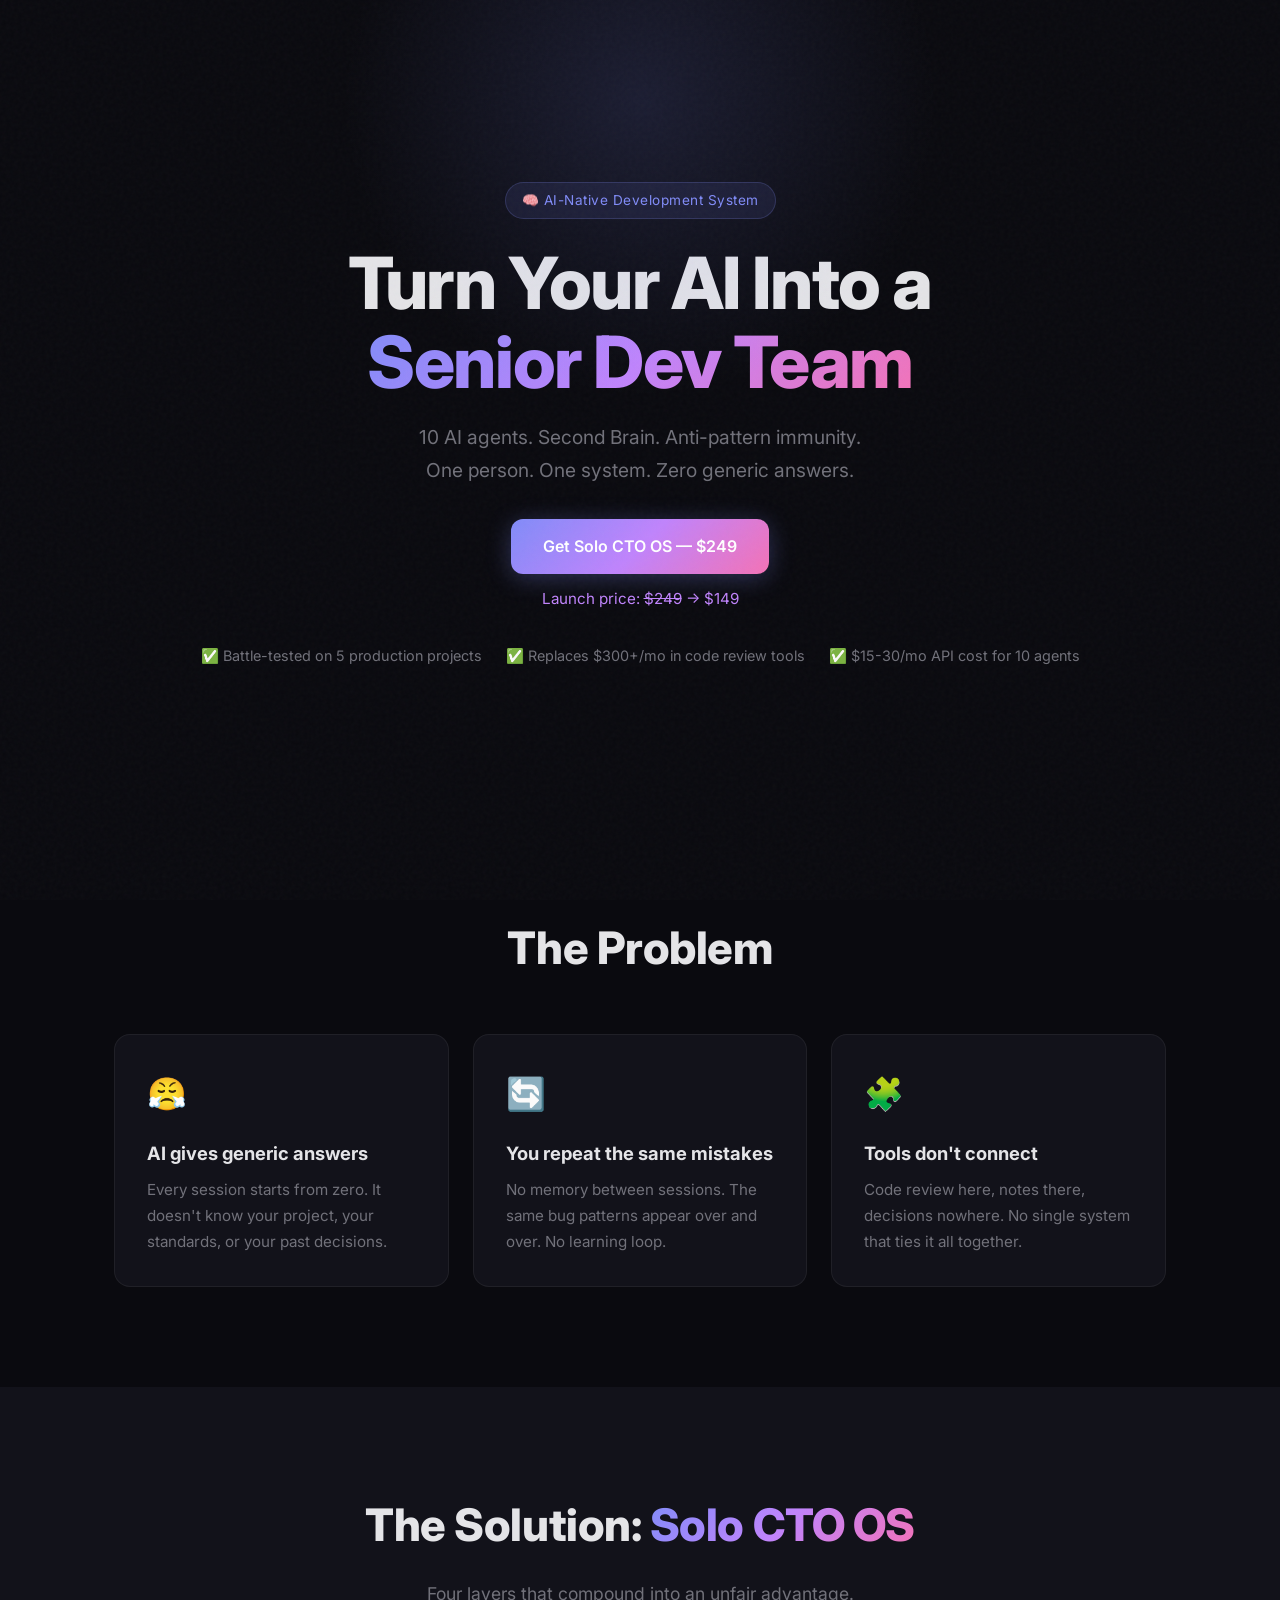
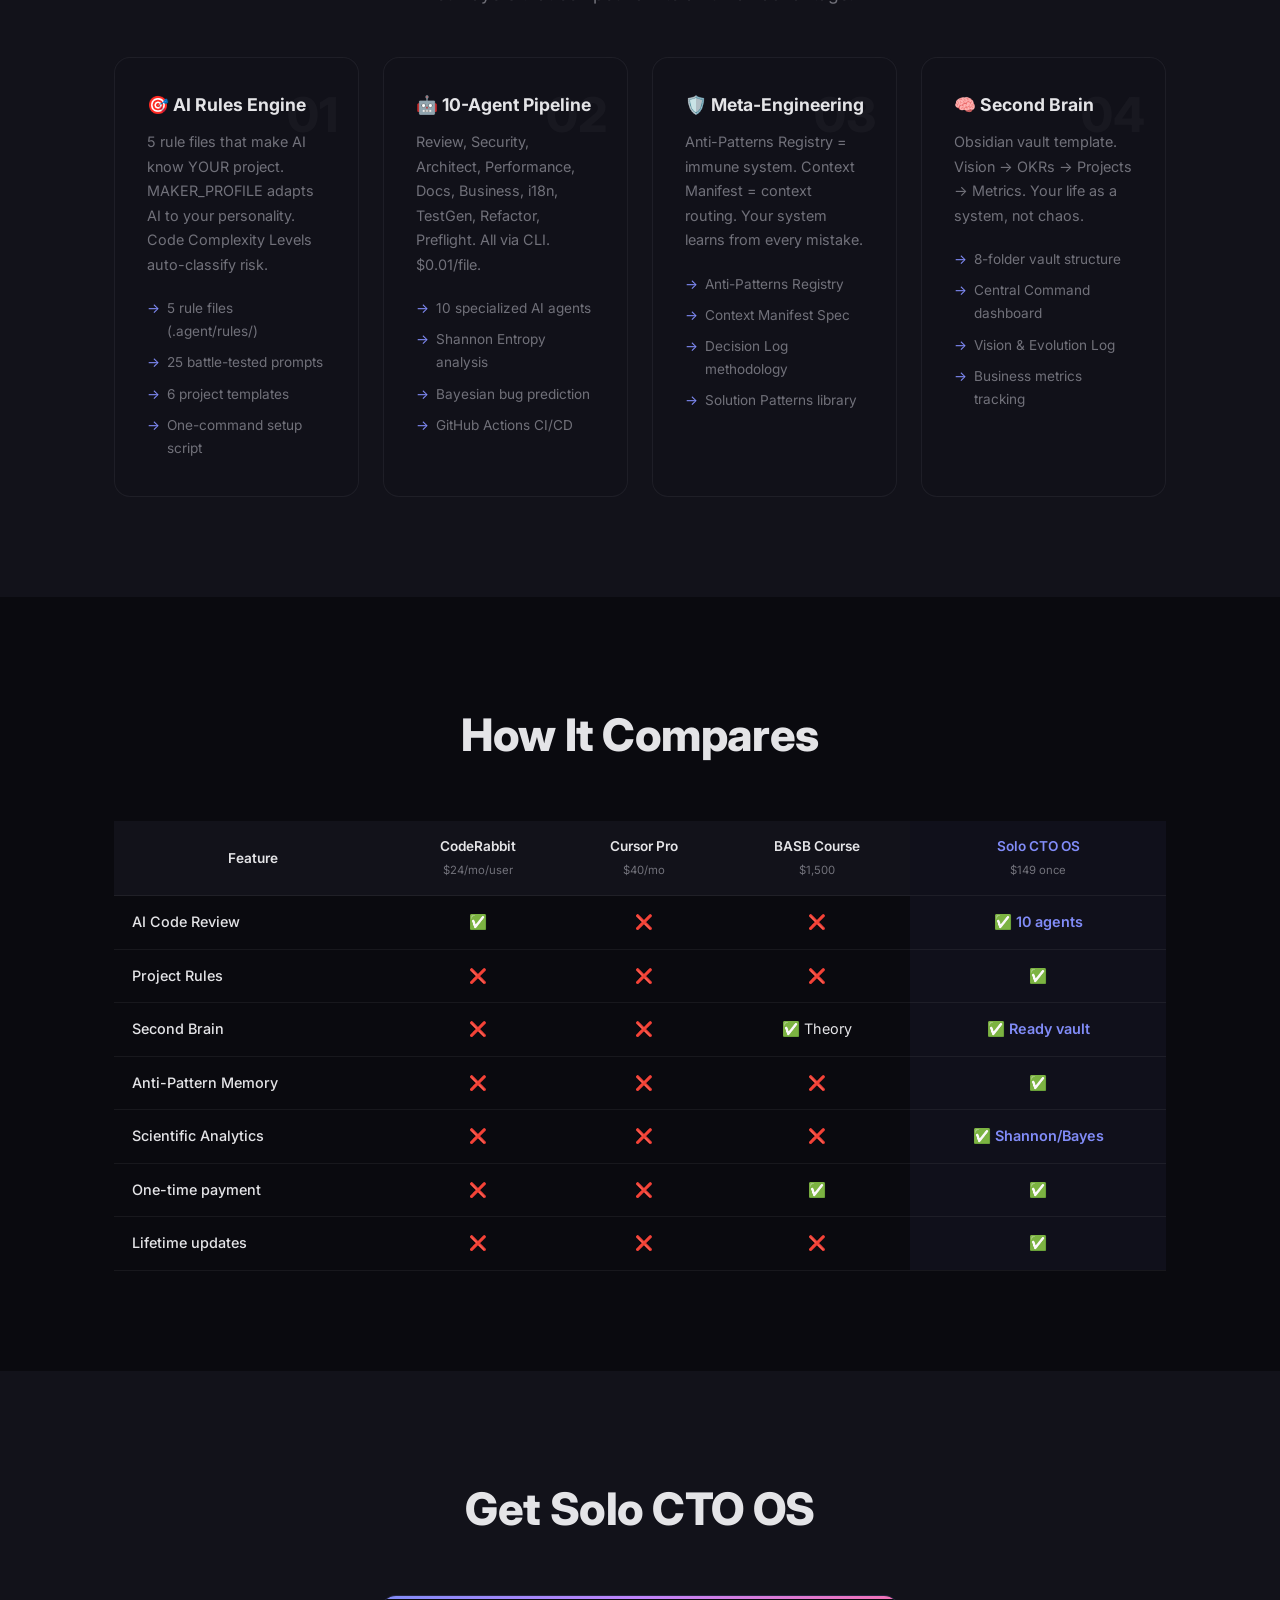
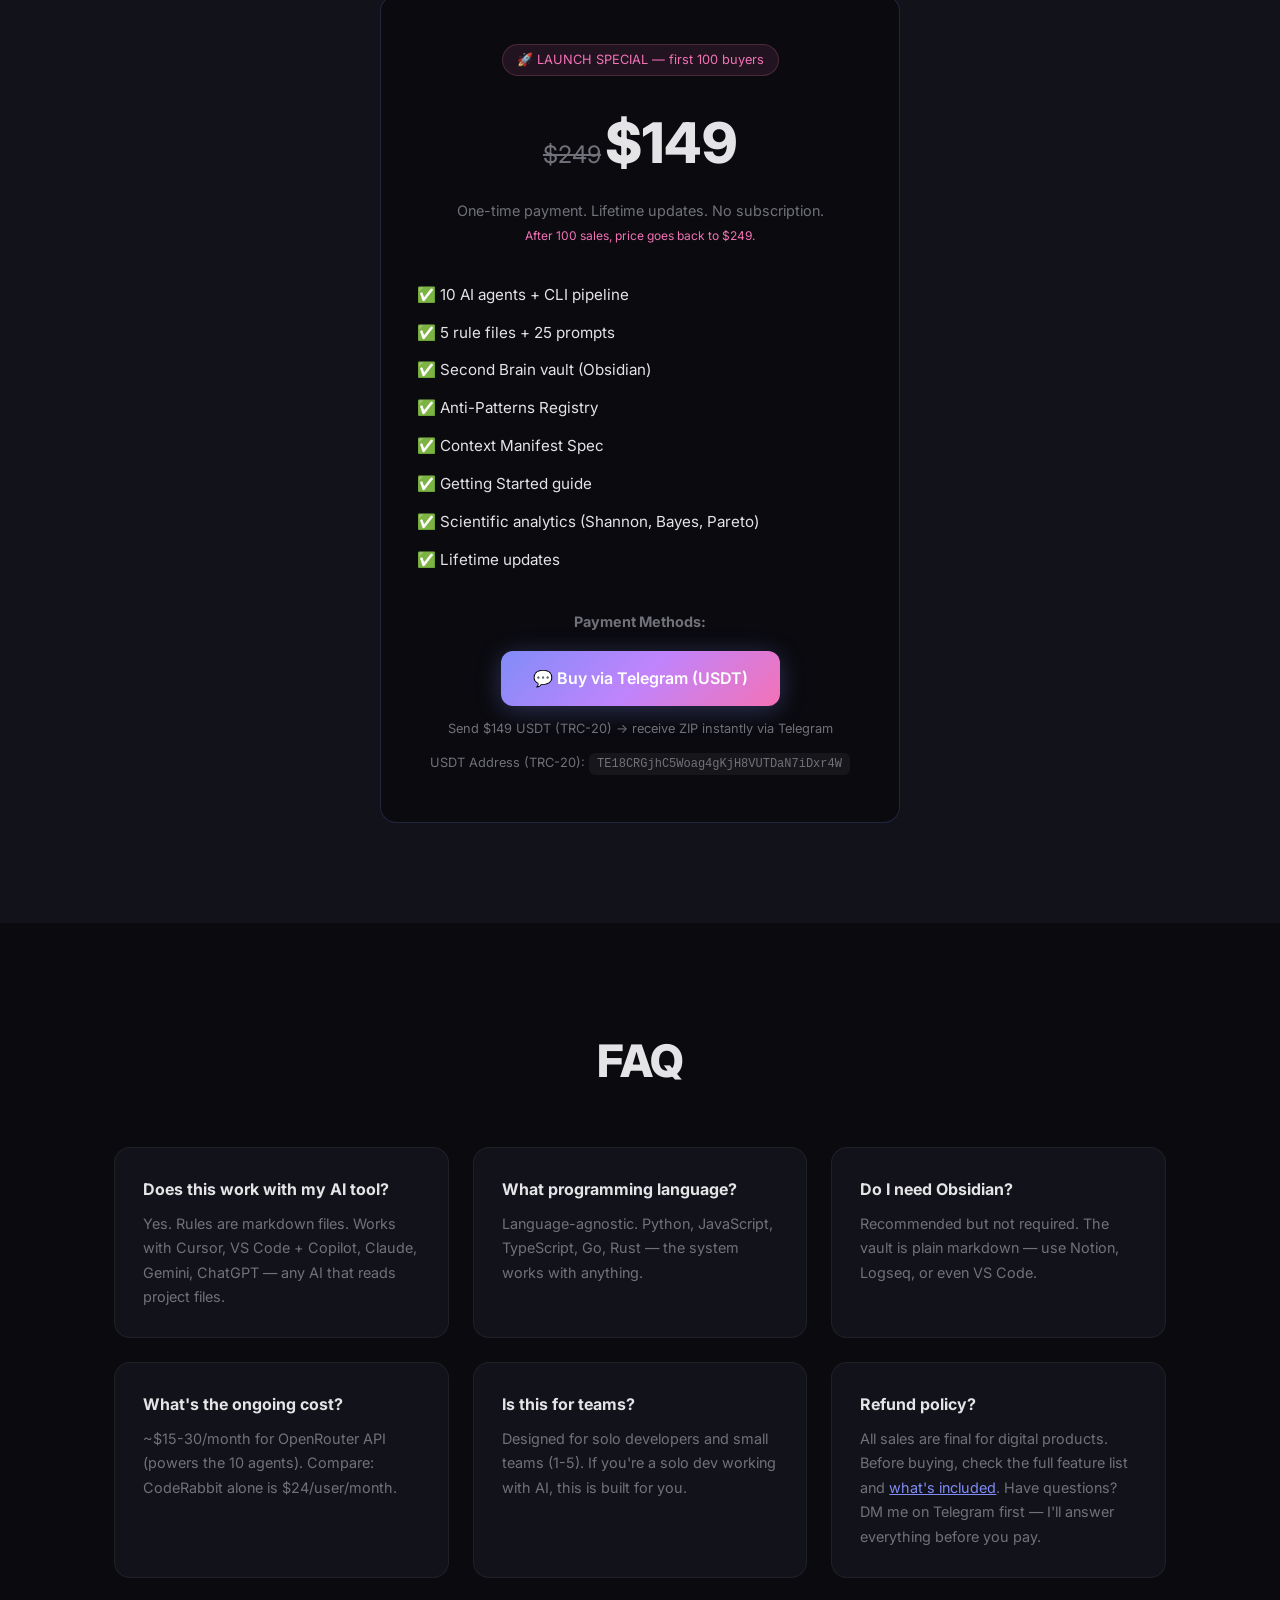
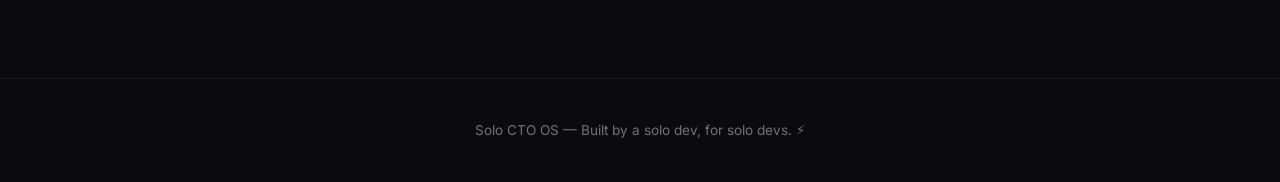
==== index.html @ 58eb65cb "feat: Solo CTO OS landing page" ====
<!DOCTYPE html>
<html lang="en">
<head>
    <meta charset="UTF-8">
    <meta name="viewport" content="width=device-width, initial-scale=1.0">
    <title>Solo CTO OS — Turn Your AI Into a Senior Dev Team</title>
    <meta name="description" content="The complete operating system for solo developers who use AI. 10 agents, Second Brain, anti-pattern registry. One person = one team.">
    <link rel="preconnect" href="https://fonts.googleapis.com">
    <link href="https://fonts.googleapis.com/css2?family=Inter:wght@400;500;600;700;800&display=swap" rel="stylesheet">
    <link rel="stylesheet" href="style.css">
</head>
<body>
    <div class="grain"></div>

    <!-- Hero -->
    <header class="hero" id="hero">
        <div class="container">
            <div class="badge">🧠 AI-Native Development System</div>
            <h1>Turn Your AI Into a<br><span class="gradient-text">Senior Dev Team</span></h1>
            <p class="subtitle">10 AI agents. Second Brain. Anti-pattern immunity.<br>One person. One system. Zero generic answers.</p>
            <div class="hero-cta">
                <a href="#buy" class="btn btn-primary">Get Solo CTO OS — $249</a>
                <span class="launch-price">Launch price: <s>$249</s> → $149</span>
            </div>
            <div class="social-proof">
                <span>✅ Battle-tested on 5 production projects</span>
                <span>✅ Replaces $300+/mo in code review tools</span>
                <span>✅ $15-30/mo API cost for 10 agents</span>
            </div>
        </div>
    </header>

    <!-- Problem -->
    <section class="section" id="problem">
        <div class="container">
            <h2>The Problem</h2>
            <div class="problem-grid">
                <div class="problem-card">
                    <div class="problem-icon">😤</div>
                    <h3>AI gives generic answers</h3>
                    <p>Every session starts from zero. It doesn't know your project, your standards, or your past decisions.</p>
                </div>
                <div class="problem-card">
                    <div class="problem-icon">🔄</div>
                    <h3>You repeat the same mistakes</h3>
                    <p>No memory between sessions. The same bug patterns appear over and over. No learning loop.</p>
                </div>
                <div class="problem-card">
                    <div class="problem-icon">🧩</div>
                    <h3>Tools don't connect</h3>
                    <p>Code review here, notes there, decisions nowhere. No single system that ties it all together.</p>
                </div>
            </div>
        </div>
    </section>

    <!-- Solution -->
    <section class="section section-dark" id="solution">
        <div class="container">
            <h2>The Solution: <span class="gradient-text">Solo CTO OS</span></h2>
            <p class="section-subtitle">Four layers that compound into an unfair advantage.</p>

            <div class="layers">
                <div class="layer-card">
                    <div class="layer-num">01</div>
                    <h3>🎯 AI Rules Engine</h3>
                    <p>5 rule files that make AI know YOUR project. MAKER_PROFILE adapts AI to your personality. Code Complexity Levels auto-classify risk.</p>
                    <ul>
                        <li>5 rule files (.agent/rules/)</li>
                        <li>25 battle-tested prompts</li>
                        <li>6 project templates</li>
                        <li>One-command setup script</li>
                    </ul>
                </div>
                <div class="layer-card">
                    <div class="layer-num">02</div>
                    <h3>🤖 10-Agent Pipeline</h3>
                    <p>Review, Security, Architect, Performance, Docs, Business, i18n, TestGen, Refactor, Preflight. All via CLI. $0.01/file.</p>
                    <ul>
                        <li>10 specialized AI agents</li>
                        <li>Shannon Entropy analysis</li>
                        <li>Bayesian bug prediction</li>
                        <li>GitHub Actions CI/CD</li>
                    </ul>
                </div>
                <div class="layer-card">
                    <div class="layer-num">03</div>
                    <h3>🛡️ Meta-Engineering</h3>
                    <p>Anti-Patterns Registry = immune system. Context Manifest = context routing. Your system learns from every mistake.</p>
                    <ul>
                        <li>Anti-Patterns Registry</li>
                        <li>Context Manifest Spec</li>
                        <li>Decision Log methodology</li>
                        <li>Solution Patterns library</li>
                    </ul>
                </div>
                <div class="layer-card">
                    <div class="layer-num">04</div>
                    <h3>🧠 Second Brain</h3>
                    <p>Obsidian vault template. Vision → OKRs → Projects → Metrics. Your life as a system, not chaos.</p>
                    <ul>
                        <li>8-folder vault structure</li>
                        <li>Central Command dashboard</li>
                        <li>Vision & Evolution Log</li>
                        <li>Business metrics tracking</li>
                    </ul>
                </div>
            </div>
        </div>
    </section>

    <!-- Comparison -->
    <section class="section" id="compare">
        <div class="container">
            <h2>How It Compares</h2>
            <div class="table-wrap">
                <table>
                    <thead>
                        <tr>
                            <th>Feature</th>
                            <th>CodeRabbit<br><small>$24/mo/user</small></th>
                            <th>Cursor Pro<br><small>$40/mo</small></th>
                            <th>BASB Course<br><small>$1,500</small></th>
                            <th class="highlight">Solo CTO OS<br><small>$149 once</small></th>
                        </tr>
                    </thead>
                    <tbody>
                        <tr><td>AI Code Review</td><td>✅</td><td>❌</td><td>❌</td><td class="highlight">✅ 10 agents</td></tr>
                        <tr><td>Project Rules</td><td>❌</td><td>❌</td><td>❌</td><td class="highlight">✅</td></tr>
                        <tr><td>Second Brain</td><td>❌</td><td>❌</td><td>✅ Theory</td><td class="highlight">✅ Ready vault</td></tr>
                        <tr><td>Anti-Pattern Memory</td><td>❌</td><td>❌</td><td>❌</td><td class="highlight">✅</td></tr>
                        <tr><td>Scientific Analytics</td><td>❌</td><td>❌</td><td>❌</td><td class="highlight">✅ Shannon/Bayes</td></tr>
                        <tr><td>One-time payment</td><td>❌</td><td>❌</td><td>✅</td><td class="highlight">✅</td></tr>
                        <tr><td>Lifetime updates</td><td>❌</td><td>❌</td><td>❌</td><td class="highlight">✅</td></tr>
                    </tbody>
                </table>
            </div>
        </div>
    </section>

    <!-- CTA -->
    <section class="section section-dark" id="buy">
        <div class="container cta-section">
            <h2>Get Solo CTO OS</h2>
            <div class="price-card">
                <div class="price-badge">🚀 LAUNCH SPECIAL — first 100 buyers</div>
                <div class="price"><s class="old-price">$249</s> <span class="current-price">$149</span></div>
                <p class="price-note">One-time payment. Lifetime updates. No subscription.<br><small style="color:#f472b6">After 100 sales, price goes back to $249.</small></p>
                <ul class="price-features">
                    <li>✅ 10 AI agents + CLI pipeline</li>
                    <li>✅ 5 rule files + 25 prompts</li>
                    <li>✅ Second Brain vault (Obsidian)</li>
                    <li>✅ Anti-Patterns Registry</li>
                    <li>✅ Context Manifest Spec</li>
                    <li>✅ Getting Started guide</li>
                    <li>✅ Scientific analytics (Shannon, Bayes, Pareto)</li>
                    <li>✅ Lifetime updates</li>
                </ul>
                <div class="buy-methods">
                    <h4>Payment Methods:</h4>
                    <a href="https://t.me/IrattaRazma" class="btn btn-primary" id="btn-buy-tg">💬 Buy via Telegram (USDT)</a>
                    <p class="buy-note">Send $149 USDT (TRC-20) → receive ZIP instantly via Telegram</p>
                    <p class="buy-note">USDT Address (TRC-20): <code id="usdt-address">TE18CRGjhC5Woag4gKjH8VUTDaN7iDxr4W</code></p>
                </div>
            </div>
        </div>
    </section>

    <!-- FAQ -->
    <section class="section" id="faq">
        <div class="container">
            <h2>FAQ</h2>
            <div class="faq-grid">
                <div class="faq-item">
                    <h3>Does this work with my AI tool?</h3>
                    <p>Yes. Rules are markdown files. Works with Cursor, VS Code + Copilot, Claude, Gemini, ChatGPT — any AI that reads project files.</p>
                </div>
                <div class="faq-item">
                    <h3>What programming language?</h3>
                    <p>Language-agnostic. Python, JavaScript, TypeScript, Go, Rust — the system works with anything.</p>
                </div>
                <div class="faq-item">
                    <h3>Do I need Obsidian?</h3>
                    <p>Recommended but not required. The vault is plain markdown — use Notion, Logseq, or even VS Code.</p>
                </div>
                <div class="faq-item">
                    <h3>What's the ongoing cost?</h3>
                    <p>~$15-30/month for OpenRouter API (powers the 10 agents). Compare: CodeRabbit alone is $24/user/month.</p>
                </div>
                <div class="faq-item">
                    <h3>Is this for teams?</h3>
                    <p>Designed for solo developers and small teams (1-5). If you're a solo dev working with AI, this is built for you.</p>
                </div>
                <div class="faq-item">
                    <h3>Refund policy?</h3>
                    <p>All sales are final for digital products. Before buying, check the full feature list and <a href="#solution" style="color:var(--accent)">what's included</a>. Have questions? DM me on Telegram first — I'll answer everything before you pay.</p>
                </div>
            </div>
        </div>
    </section>

    <footer>
        <div class="container">
            <p>Solo CTO OS — Built by a solo dev, for solo devs. ⚡</p>
        </div>
    </footer>
</body>
</html>
---- style.css ----
/* ═══════════════════════════════════════════════
   Solo CTO OS — Landing Page Styles
   Dark premium theme with glassmorphism
   ═══════════════════════════════════════════════ */

:root {
    --bg: #0a0a0f;
    --bg-card: #12121a;
    --bg-glass: rgba(18, 18, 26, 0.7);
    --text: #e4e4e7;
    --text-dim: #71717a;
    --accent: #818cf8;
    --accent2: #c084fc;
    --gradient: linear-gradient(135deg, #818cf8 0%, #c084fc 50%, #f472b6 100%);
    --border: rgba(255,255,255,0.06);
    --radius: 16px;
    --max-w: 1100px;
}

* { margin: 0; padding: 0; box-sizing: border-box; }

html { scroll-behavior: smooth; }

body {
    font-family: 'Inter', system-ui, sans-serif;
    background: var(--bg);
    color: var(--text);
    line-height: 1.7;
    overflow-x: hidden;
}

.grain {
    position: fixed; inset: 0; z-index: 9999;
    pointer-events: none; opacity: 0.03;
    background-image: url("data:image/svg+xml,%3Csvg viewBox='0 0 256 256' xmlns='http://www.w3.org/2000/svg'%3E%3Cfilter id='n'%3E%3CfeTurbulence type='fractalNoise' baseFrequency='0.9' numOctaves='4' stitchTiles='stitch'/%3E%3C/filter%3E%3Crect width='100%25' height='100%25' filter='url(%23n)'/%3E%3C/svg%3E");
}

.container { max-width: var(--max-w); margin: 0 auto; padding: 0 24px; }

/* ── Hero ──────────────────────────────────── */
.hero {
    min-height: 90vh;
    display: flex; align-items: center; justify-content: center;
    text-align: center;
    padding: 120px 24px 80px;
    position: relative;
}
.hero::before {
    content: '';
    position: absolute; top: -200px; left: 50%; transform: translateX(-50%);
    width: 600px; height: 600px;
    background: radial-gradient(circle, rgba(129,140,248,0.15) 0%, transparent 70%);
    pointer-events: none;
}

.badge {
    display: inline-block;
    padding: 6px 16px;
    background: rgba(129,140,248,0.1);
    border: 1px solid rgba(129,140,248,0.2);
    border-radius: 100px;
    font-size: 0.85rem;
    color: var(--accent);
    margin-bottom: 24px;
    letter-spacing: 0.5px;
}

h1 {
    font-size: clamp(2.5rem, 6vw, 4.5rem);
    font-weight: 800;
    line-height: 1.1;
    margin-bottom: 20px;
    letter-spacing: -0.02em;
}

.gradient-text {
    background: var(--gradient);
    -webkit-background-clip: text;
    -webkit-text-fill-color: transparent;
    background-clip: text;
}

.subtitle {
    font-size: 1.2rem;
    color: var(--text-dim);
    max-width: 600px;
    margin: 0 auto 32px;
}

.hero-cta { margin-bottom: 32px; }

.btn {
    display: inline-block;
    padding: 14px 32px;
    border-radius: 12px;
    font-size: 1rem;
    font-weight: 600;
    text-decoration: none;
    transition: all 0.3s ease;
    cursor: pointer;
    border: none;
}
.btn-primary {
    background: var(--gradient);
    color: #fff;
    box-shadow: 0 4px 24px rgba(129,140,248,0.3);
}
.btn-primary:hover {
    transform: translateY(-2px);
    box-shadow: 0 8px 32px rgba(129,140,248,0.4);
}

.launch-price {
    display: block;
    margin-top: 12px;
    font-size: 0.95rem;
    color: var(--accent2);
}

.social-proof {
    display: flex; flex-wrap: wrap; gap: 16px 24px;
    justify-content: center;
    font-size: 0.9rem;
    color: var(--text-dim);
}

/* ── Sections ──────────────────────────────── */
.section { padding: 100px 24px; }
.section-dark { background: var(--bg-card); }

h2 {
    font-size: clamp(1.8rem, 4vw, 2.8rem);
    font-weight: 800;
    text-align: center;
    margin-bottom: 16px;
    letter-spacing: -0.01em;
}
.section-subtitle {
    text-align: center;
    color: var(--text-dim);
    font-size: 1.1rem;
    margin-bottom: 48px;
}

/* ── Problem Grid ──────────────────────────── */
.problem-grid {
    display: grid;
    grid-template-columns: repeat(auto-fit, minmax(280px, 1fr));
    gap: 24px;
    margin-top: 48px;
}
.problem-card {
    background: var(--bg-card);
    border: 1px solid var(--border);
    border-radius: var(--radius);
    padding: 32px;
    transition: border-color 0.3s;
}
.problem-card:hover { border-color: rgba(129,140,248,0.3); }
.problem-icon { font-size: 2rem; margin-bottom: 16px; }
.problem-card h3 { font-size: 1.15rem; margin-bottom: 8px; }
.problem-card p { color: var(--text-dim); font-size: 0.95rem; }

/* ── Layer Cards ───────────────────────────── */
.layers {
    display: grid;
    grid-template-columns: repeat(auto-fit, minmax(240px, 1fr));
    gap: 24px;
    margin-top: 48px;
}
.layer-card {
    background: var(--bg-glass);
    backdrop-filter: blur(12px);
    border: 1px solid var(--border);
    border-radius: var(--radius);
    padding: 32px;
    position: relative;
    overflow: hidden;
    transition: transform 0.3s, border-color 0.3s;
}
.layer-card:hover {
    transform: translateY(-4px);
    border-color: rgba(129,140,248,0.3);
}
.layer-num {
    position: absolute; top: 16px; right: 20px;
    font-size: 3rem; font-weight: 800;
    color: rgba(255,255,255,0.03);
}
.layer-card h3 { font-size: 1.1rem; margin-bottom: 10px; }
.layer-card p { color: var(--text-dim); font-size: 0.9rem; margin-bottom: 16px; }
.layer-card ul { list-style: none; }
.layer-card li {
    font-size: 0.85rem;
    color: var(--text-dim);
    padding: 4px 0;
    padding-left: 20px;
    position: relative;
}
.layer-card li::before {
    content: '→'; position: absolute; left: 0; color: var(--accent);
}

/* ── Comparison Table ──────────────────────── */
.table-wrap { overflow-x: auto; margin-top: 48px; }
table {
    width: 100%;
    border-collapse: collapse;
    font-size: 0.9rem;
}
th, td {
    padding: 14px 18px;
    text-align: center;
    border-bottom: 1px solid var(--border);
}
th {
    background: var(--bg-card);
    font-weight: 600;
    font-size: 0.85rem;
}
th small { font-weight: 400; color: var(--text-dim); }
td:first-child { text-align: left; font-weight: 500; }
.highlight {
    background: rgba(129,140,248,0.05);
    color: var(--accent);
    font-weight: 600;
}

/* ── Price Card ────────────────────────────── */
.cta-section { text-align: center; }
.price-card {
    max-width: 520px;
    margin: 48px auto 0;
    background: var(--bg);
    border: 1px solid rgba(129,140,248,0.2);
    border-radius: var(--radius);
    padding: 48px 36px;
    position: relative;
    overflow: hidden;
}
.price-card::before {
    content: '';
    position: absolute; top: 0; left: 0; right: 0; height: 3px;
    background: var(--gradient);
}
.price-badge {
    display: inline-block;
    padding: 4px 14px;
    background: rgba(244,114,182,0.1);
    border: 1px solid rgba(244,114,182,0.2);
    border-radius: 100px;
    font-size: 0.8rem;
    color: #f472b6;
    margin-bottom: 20px;
}
.price { margin-bottom: 8px; }
.old-price { font-size: 1.5rem; color: var(--text-dim); }
.current-price { font-size: 3.5rem; font-weight: 800; }
.price-note { color: var(--text-dim); font-size: 0.9rem; margin-bottom: 28px; }
.price-features {
    list-style: none;
    text-align: left;
    margin-bottom: 32px;
}
.price-features li {
    padding: 6px 0;
    font-size: 0.95rem;
}
.buy-methods h4 { font-size: 0.9rem; margin-bottom: 16px; color: var(--text-dim); }
.buy-note {
    font-size: 0.8rem;
    color: var(--text-dim);
    margin-top: 12px;
}
.buy-note code {
    background: rgba(255,255,255,0.05);
    padding: 4px 8px;
    border-radius: 6px;
    font-size: 0.75rem;
    user-select: all;
}

/* ── FAQ ───────────────────────────────────── */
.faq-grid {
    display: grid;
    grid-template-columns: repeat(auto-fit, minmax(300px, 1fr));
    gap: 24px;
    margin-top: 48px;
}
.faq-item {
    background: var(--bg-card);
    border: 1px solid var(--border);
    border-radius: var(--radius);
    padding: 28px;
}
.faq-item h3 { font-size: 1rem; margin-bottom: 8px; }
.faq-item p { color: var(--text-dim); font-size: 0.9rem; }

/* ── Footer ────────────────────────────────── */
footer {
    padding: 40px 24px;
    text-align: center;
    color: var(--text-dim);
    font-size: 0.85rem;
    border-top: 1px solid var(--border);
}

/* ── Responsive ────────────────────────────── */
@media (max-width: 640px) {
    .hero { padding: 80px 16px 60px; }
    .section { padding: 60px 16px; }
    .social-proof { flex-direction: column; align-items: center; }
    .price-card { padding: 32px 20px; }
}
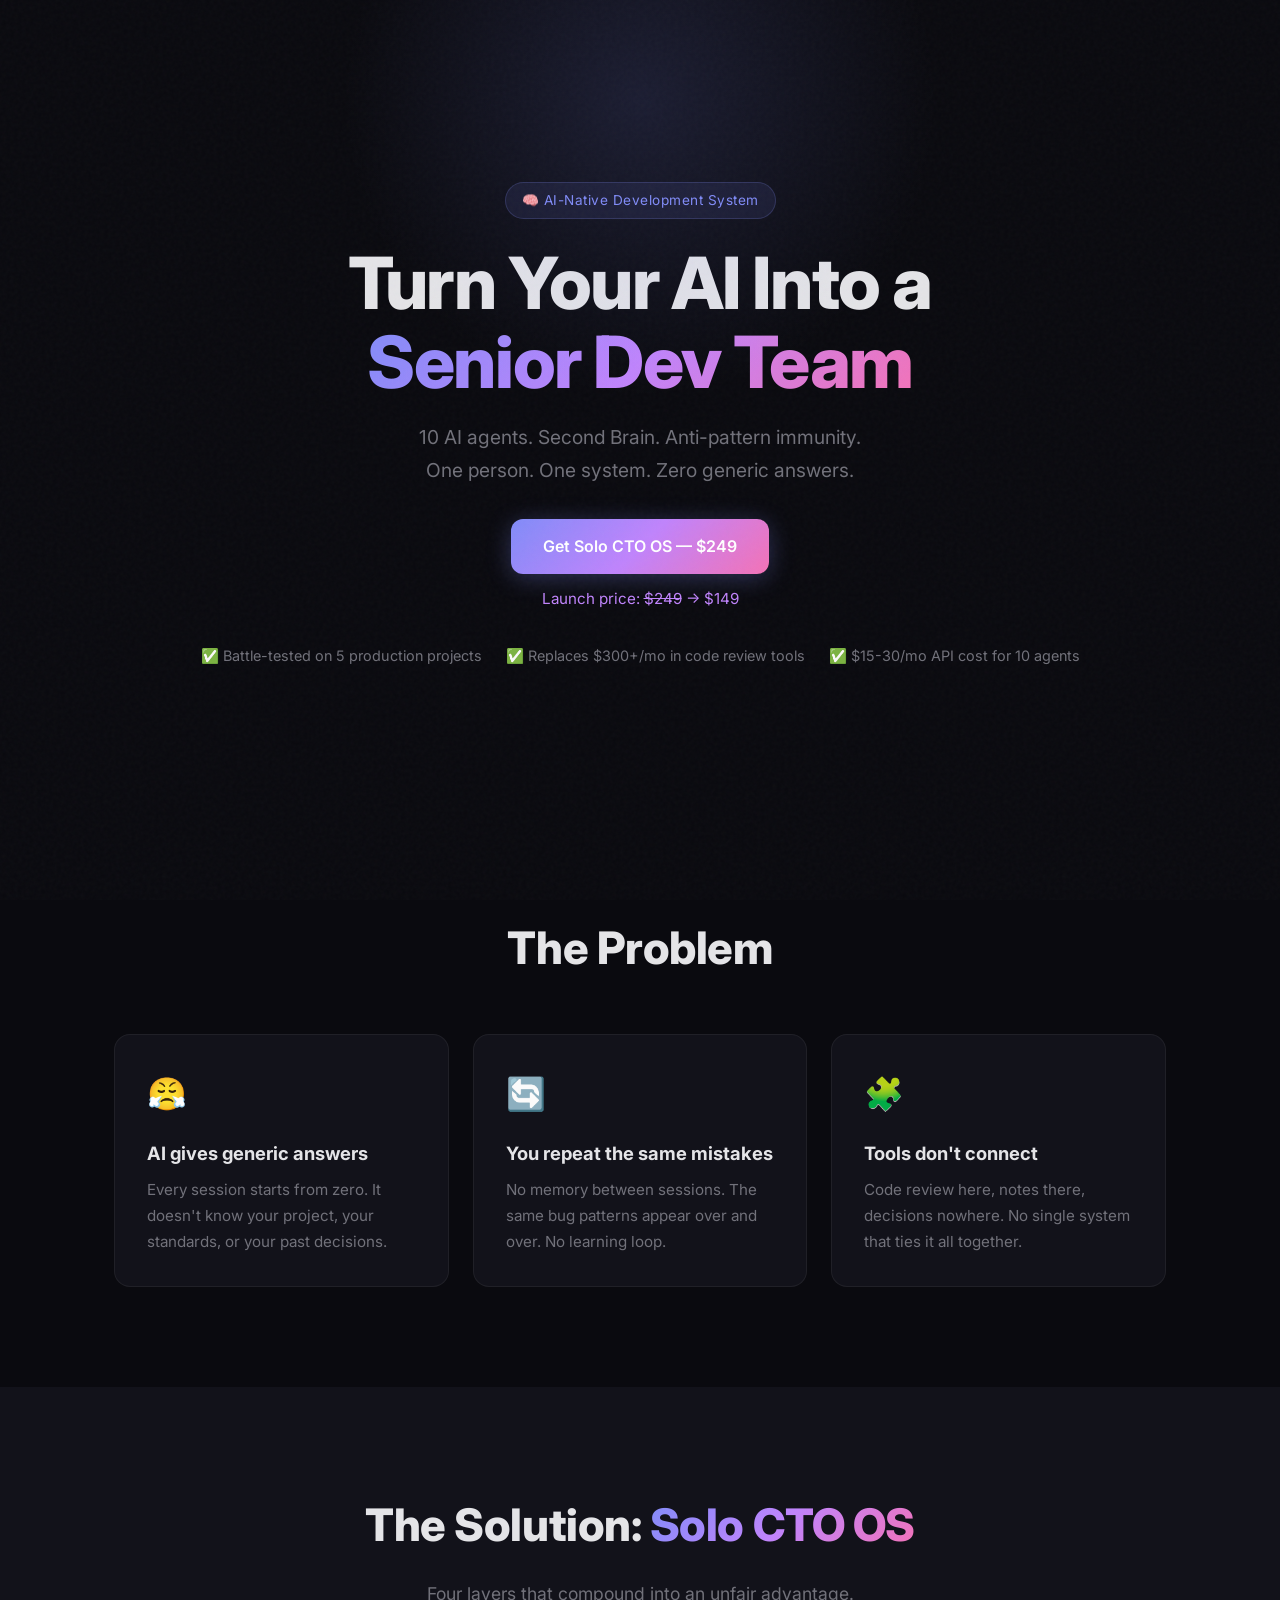
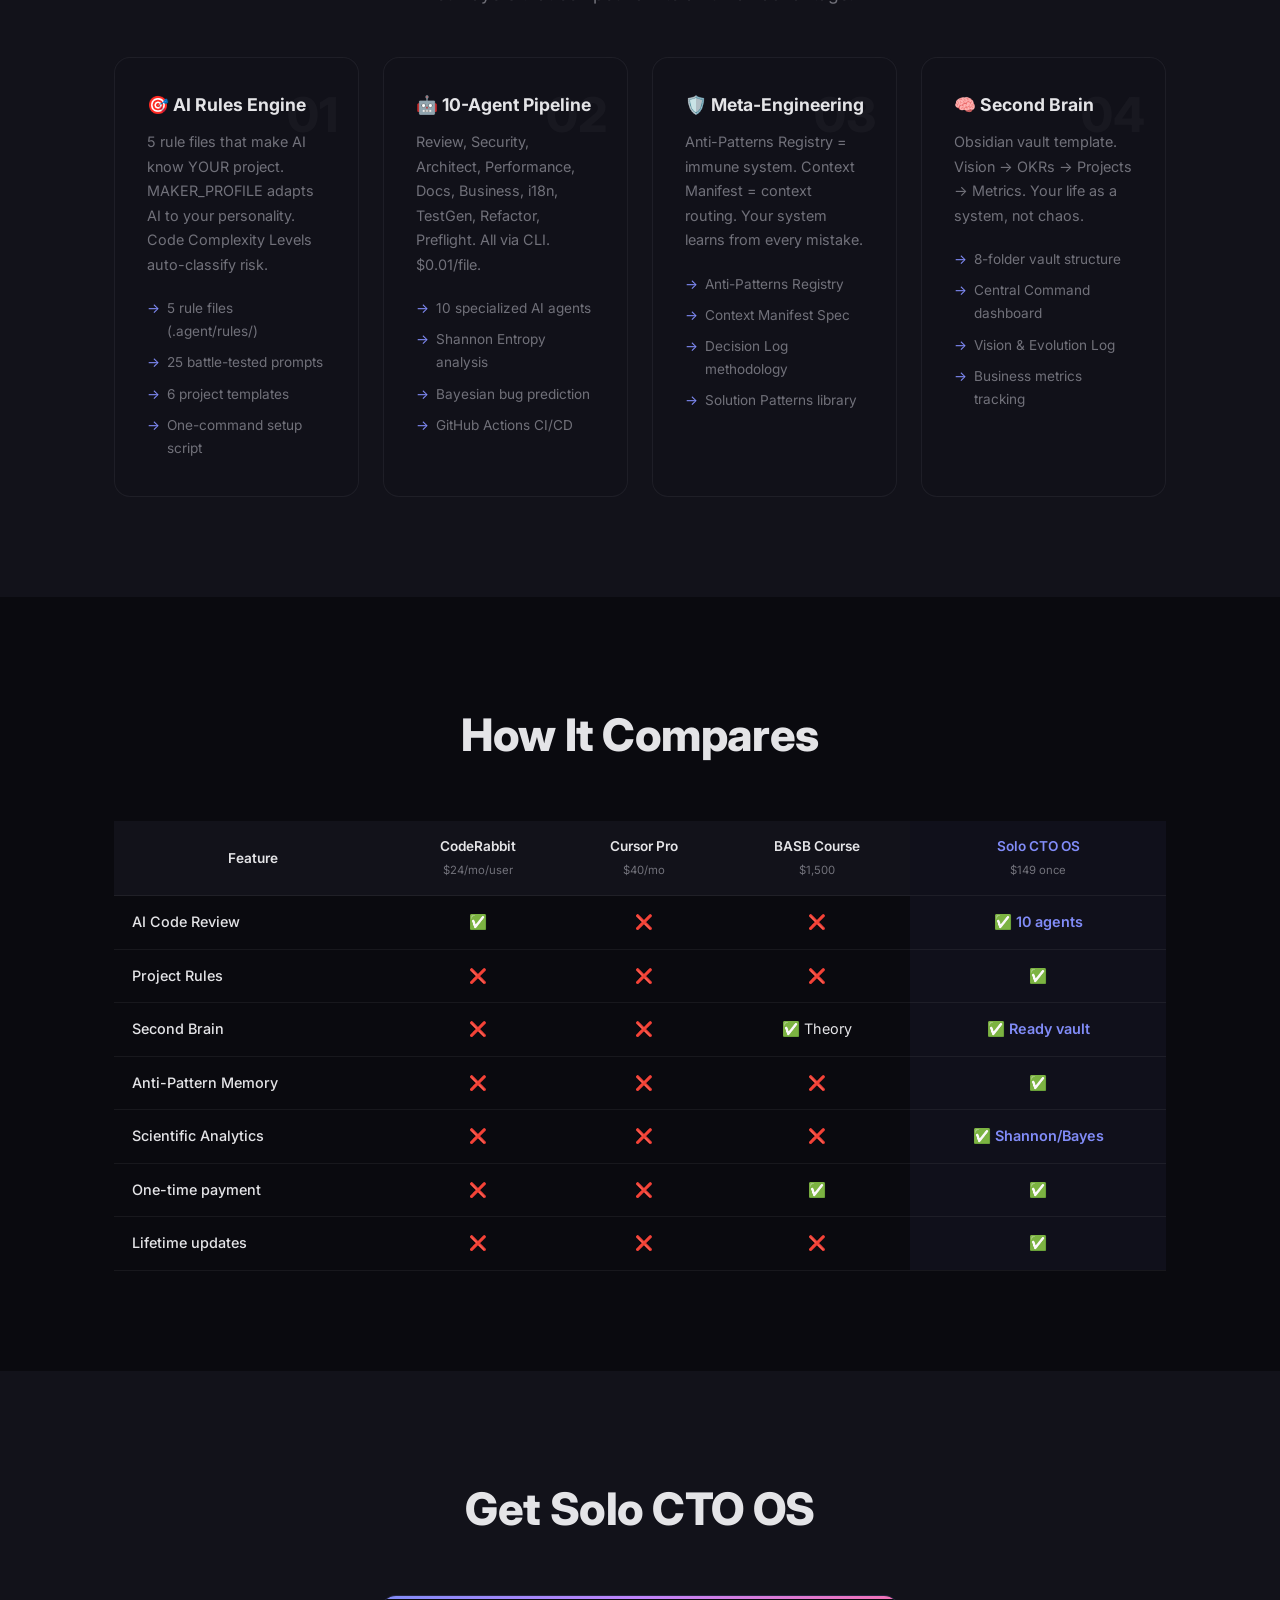
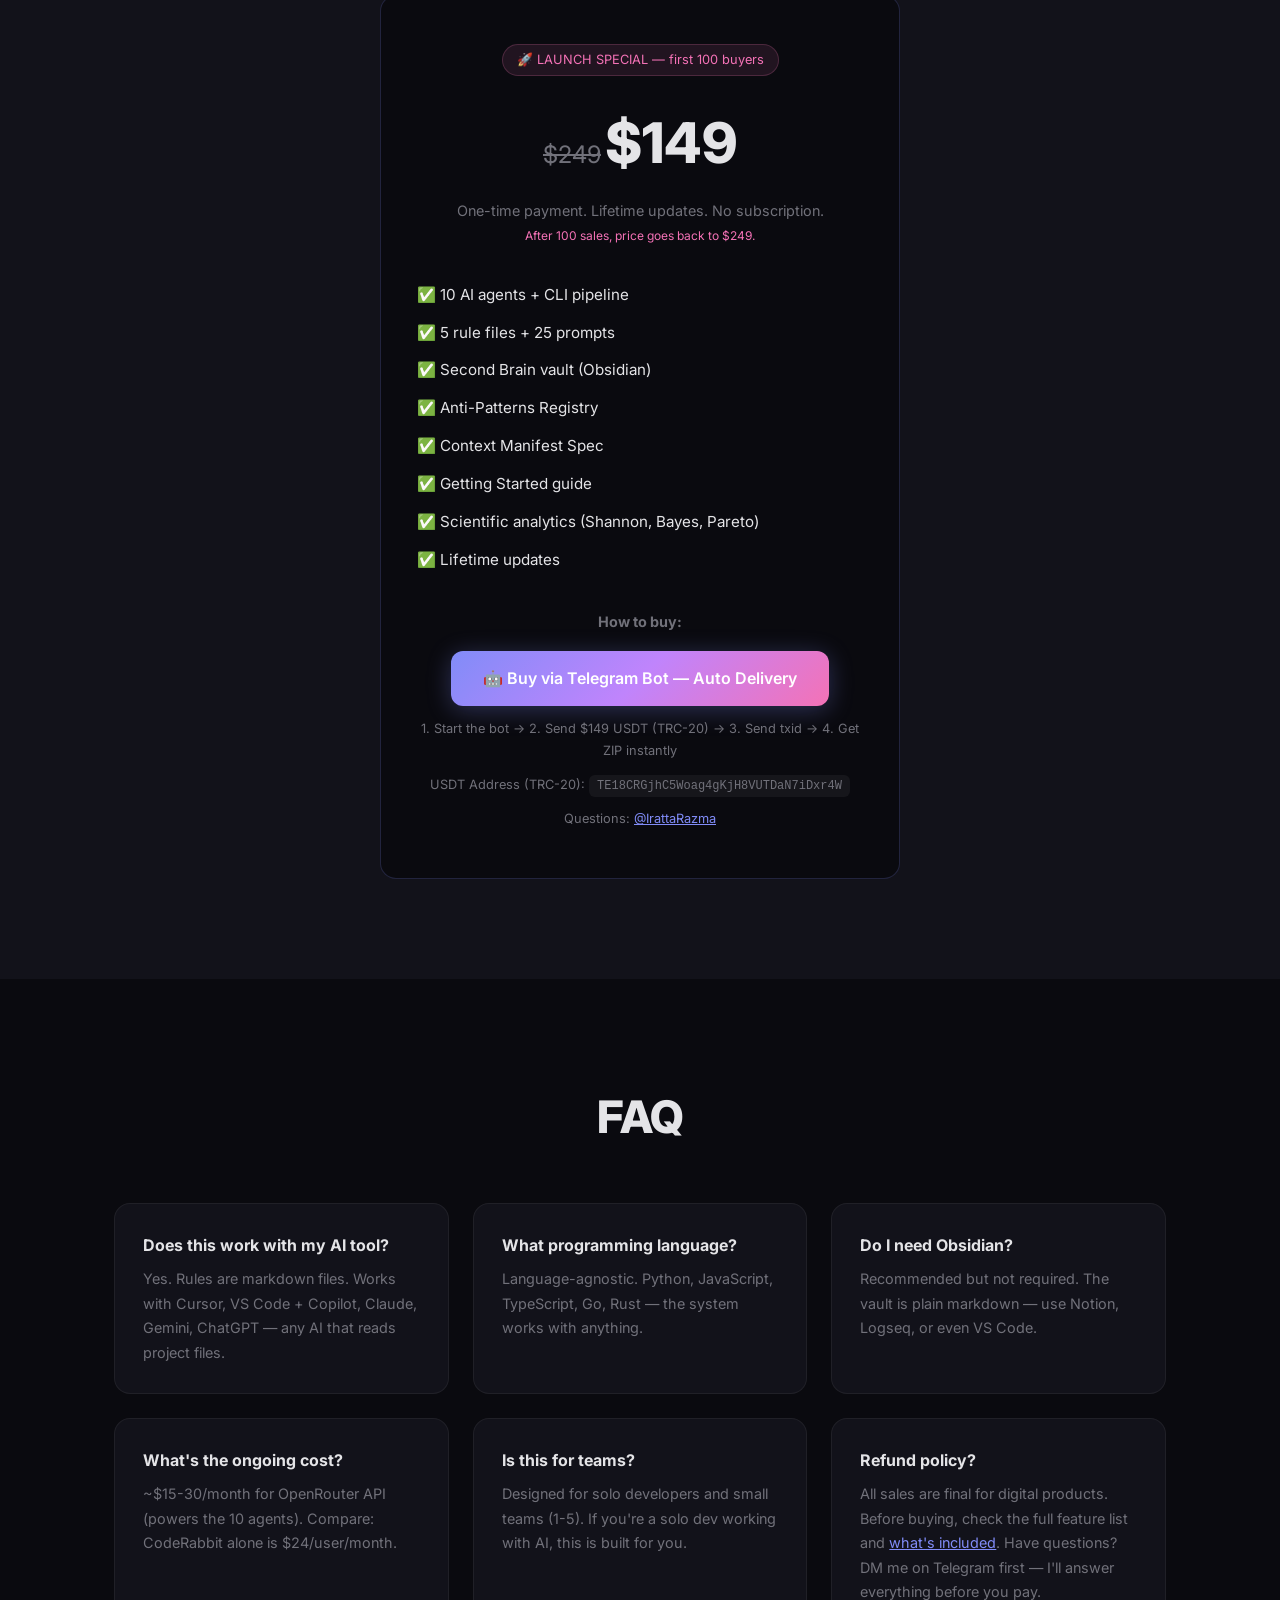
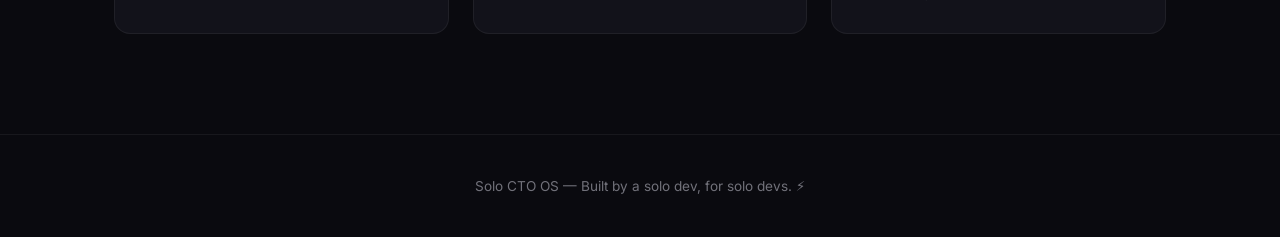
==== commit c2a4524b: "feat: auto delivery via @solocto_os_bot" ====
--- a/index.html
+++ b/index.html
@@ -157,10 +157,11 @@
                     <li>✅ Lifetime updates</li>
                 </ul>
                 <div class="buy-methods">
-                    <h4>Payment Methods:</h4>
-                    <a href="https://t.me/IrattaRazma" class="btn btn-primary" id="btn-buy-tg">💬 Buy via Telegram (USDT)</a>
-                    <p class="buy-note">Send $149 USDT (TRC-20) → receive ZIP instantly via Telegram</p>
+                    <h4>How to buy:</h4>
+                    <a href="https://t.me/solocto_os_bot" class="btn btn-primary" id="btn-buy-tg">🤖 Buy via Telegram Bot — Auto Delivery</a>
+                    <p class="buy-note">1. Start the bot → 2. Send $149 USDT (TRC-20) → 3. Send txid → 4. Get ZIP instantly</p>
                     <p class="buy-note">USDT Address (TRC-20): <code id="usdt-address">TE18CRGjhC5Woag4gKjH8VUTDaN7iDxr4W</code></p>
+                    <p class="buy-note">Questions: <a href="https://t.me/IrattaRazma" style="color:var(--accent)">@IrattaRazma</a></p>
                 </div>
             </div>
         </div>
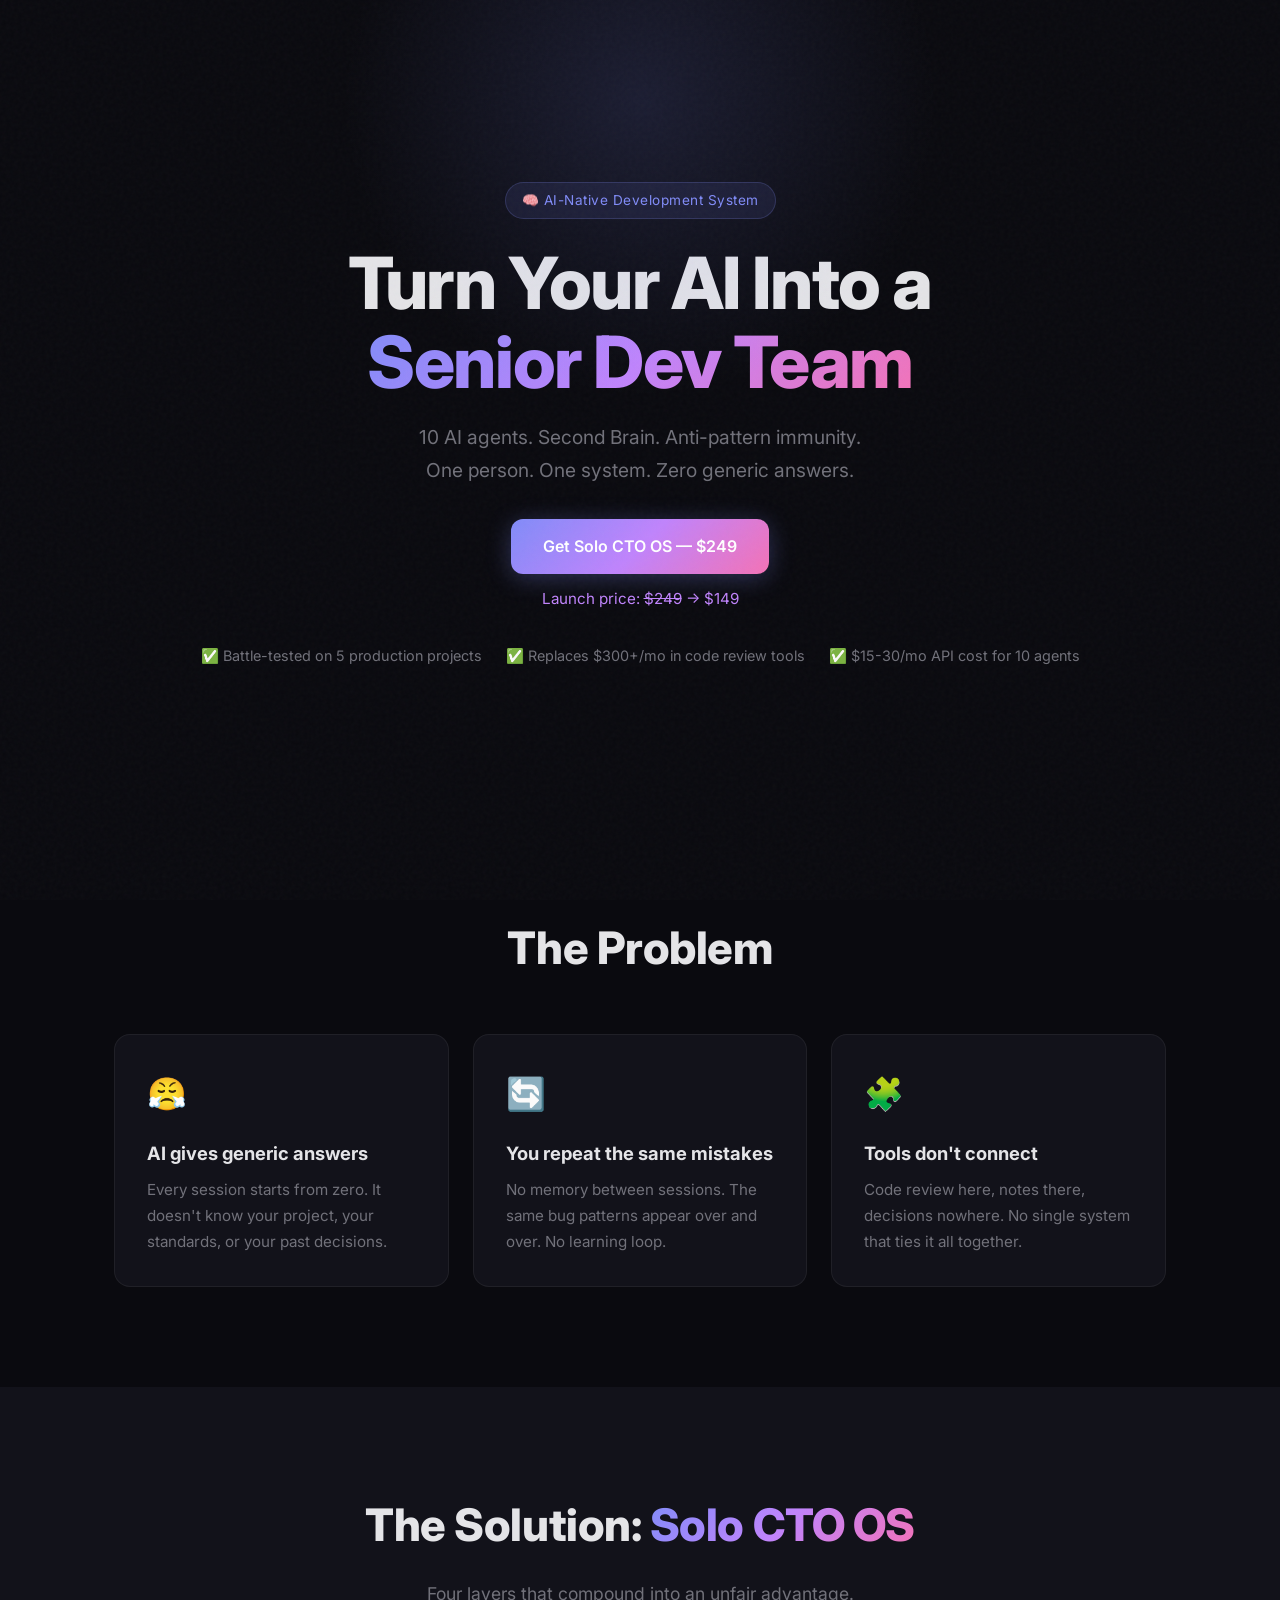
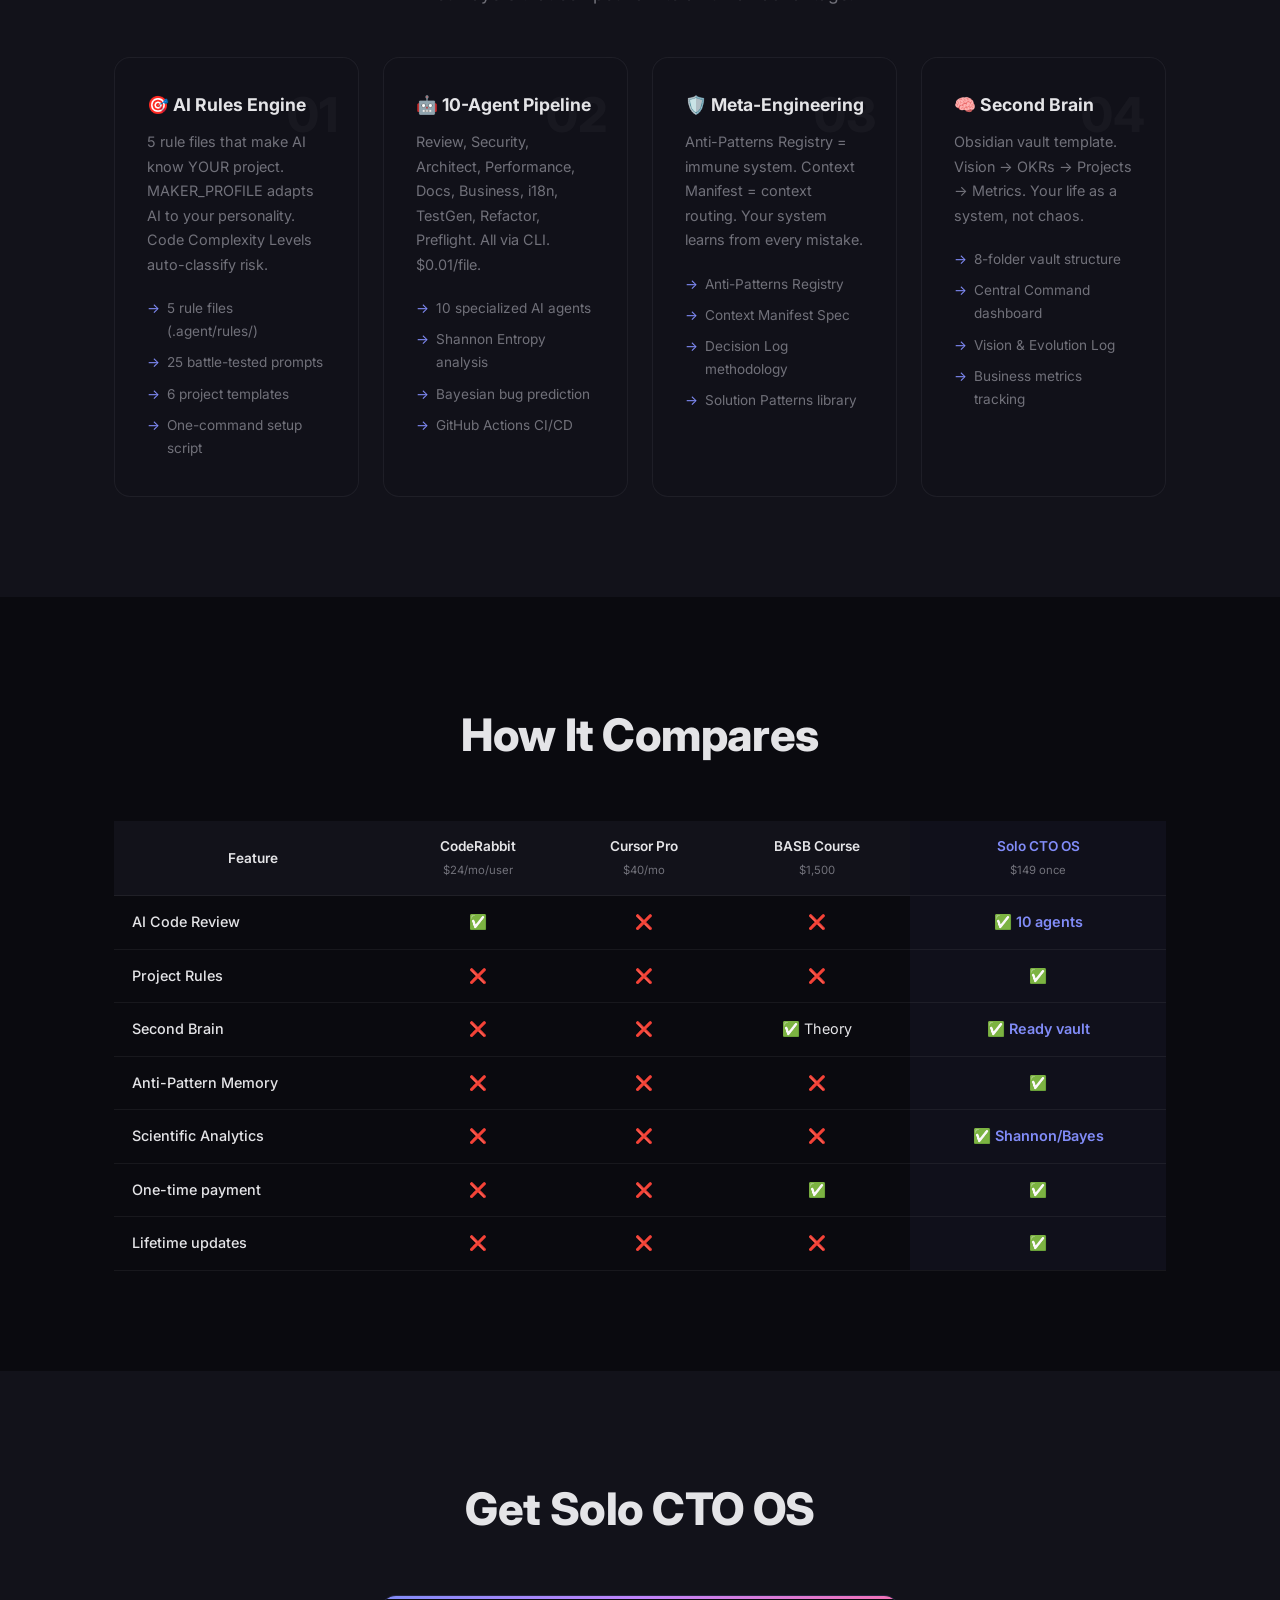
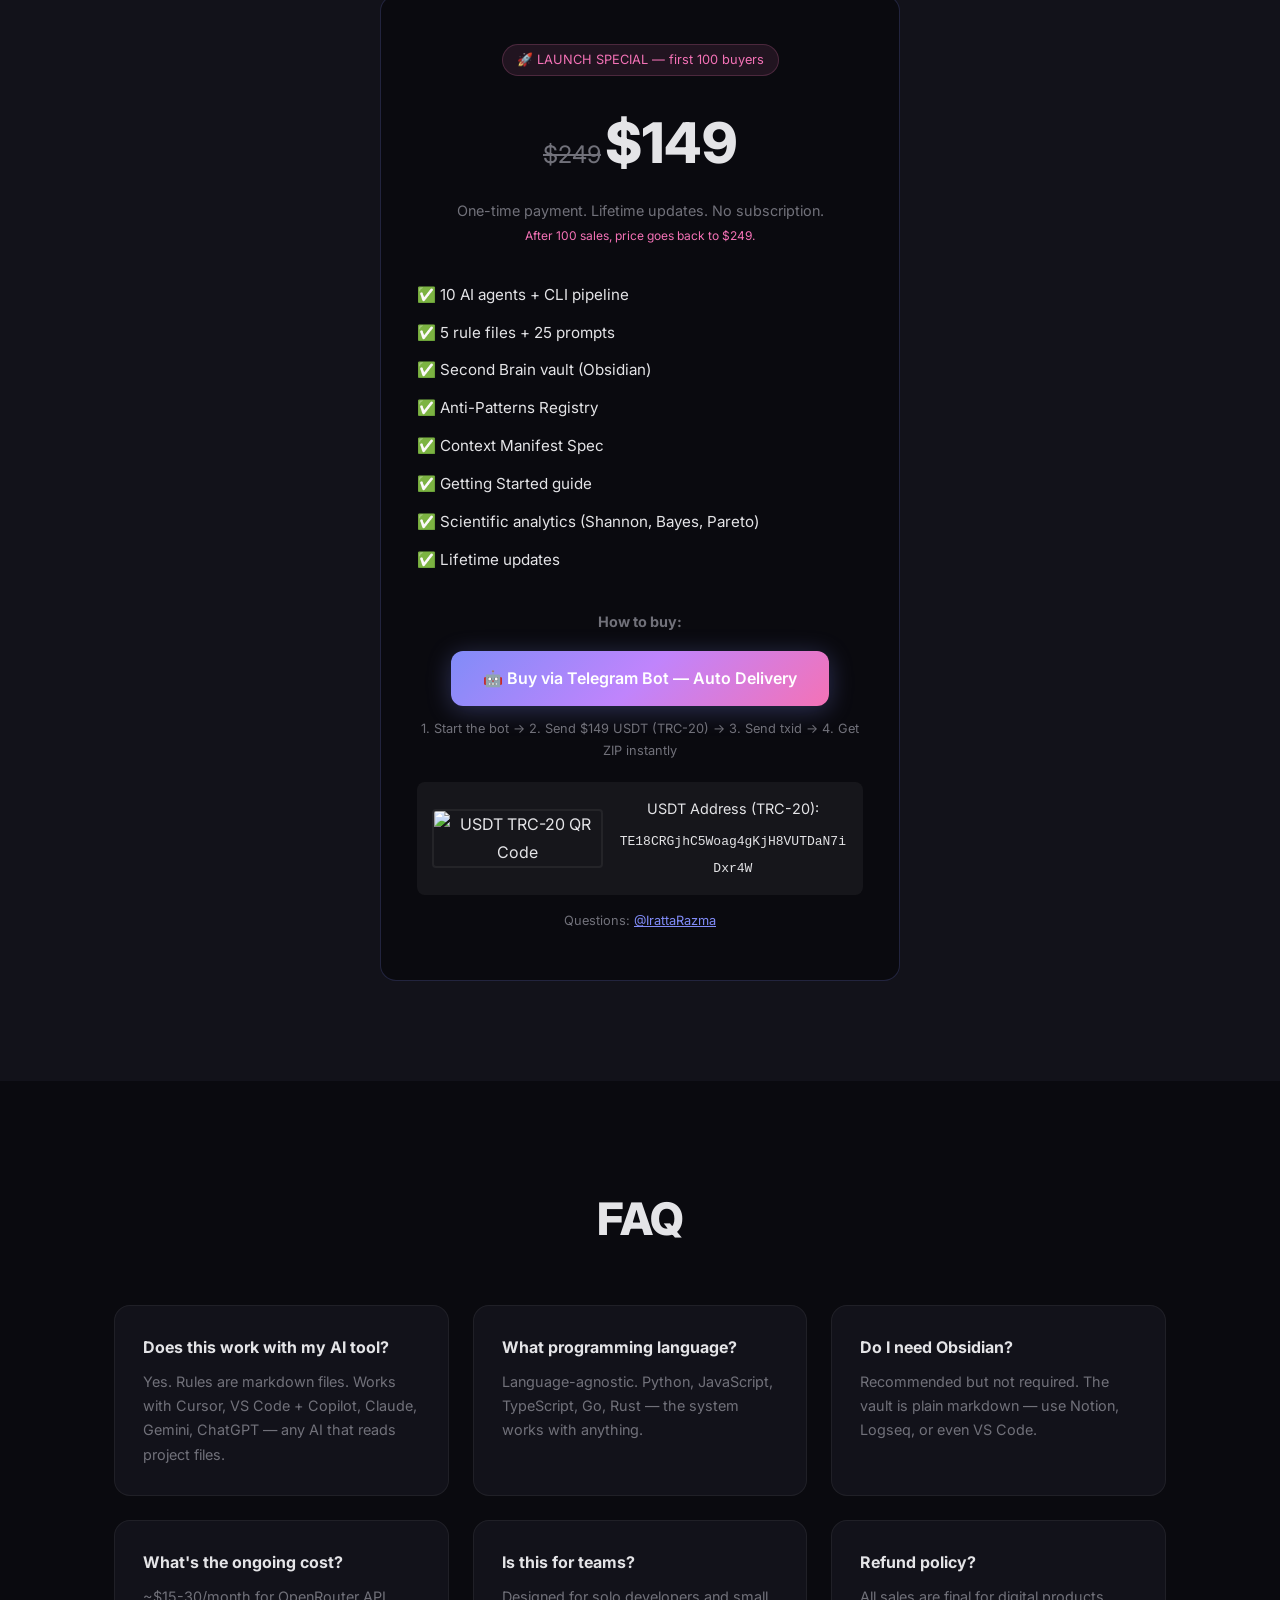
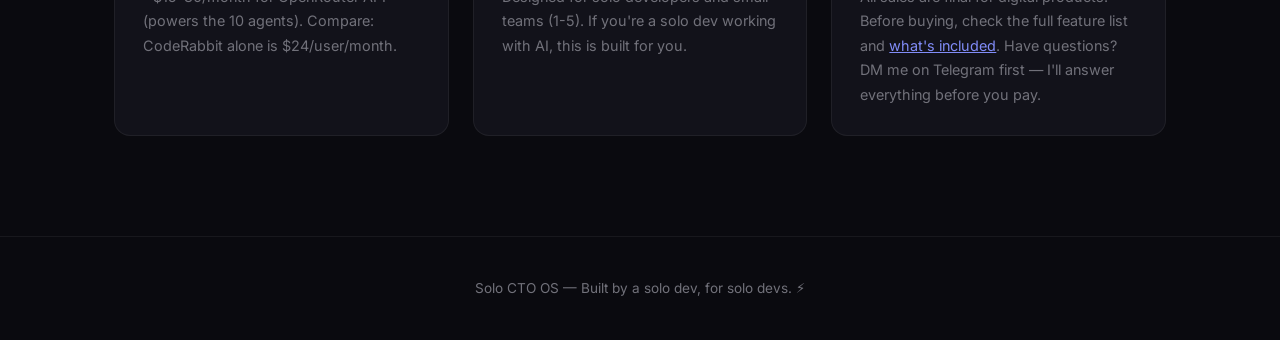
==== commit 6ac65794: "feat: add USDT QR code" ====
--- a/index.html
+++ b/index.html
@@ -160,8 +160,16 @@
                     <h4>How to buy:</h4>
                     <a href="https://t.me/solocto_os_bot" class="btn btn-primary" id="btn-buy-tg">🤖 Buy via Telegram Bot — Auto Delivery</a>
                     <p class="buy-note">1. Start the bot → 2. Send $149 USDT (TRC-20) → 3. Send txid → 4. Get ZIP instantly</p>
-                    <p class="buy-note">USDT Address (TRC-20): <code id="usdt-address">TE18CRGjhC5Woag4gKjH8VUTDaN7iDxr4W</code></p>
-                    <p class="buy-note">Questions: <a href="https://t.me/IrattaRazma" style="color:var(--accent)">@IrattaRazma</a></p>
+                    
+                    <div class="crypto-payment-info" style="display: flex; align-items: center; gap: 15px; margin-top: 20px; background: rgba(255,255,255,0.05); padding: 15px; border-radius: 8px;">
+                        <img src="https://api.qrserver.com/v1/create-qr-code/?size=100x100&data=TE18CRGjhC5Woag4gKjH8VUTDaN7iDxr4W" alt="USDT TRC-20 QR Code" style="border-radius: 4px; border: 2px solid var(--border);">
+                        <div>
+                            <p style="margin: 0 0 5px 0; font-size: 0.9rem; color: var(--text-secondary);">USDT Address (TRC-20):</p>
+                            <code id="usdt-address" style="word-break: break-all;">TE18CRGjhC5Woag4gKjH8VUTDaN7iDxr4W</code>
+                        </div>
+                    </div>
+                    
+                    <p class="buy-note" style="margin-top: 15px;">Questions: <a href="https://t.me/IrattaRazma" style="color:var(--accent)">@IrattaRazma</a></p>
                 </div>
             </div>
         </div>
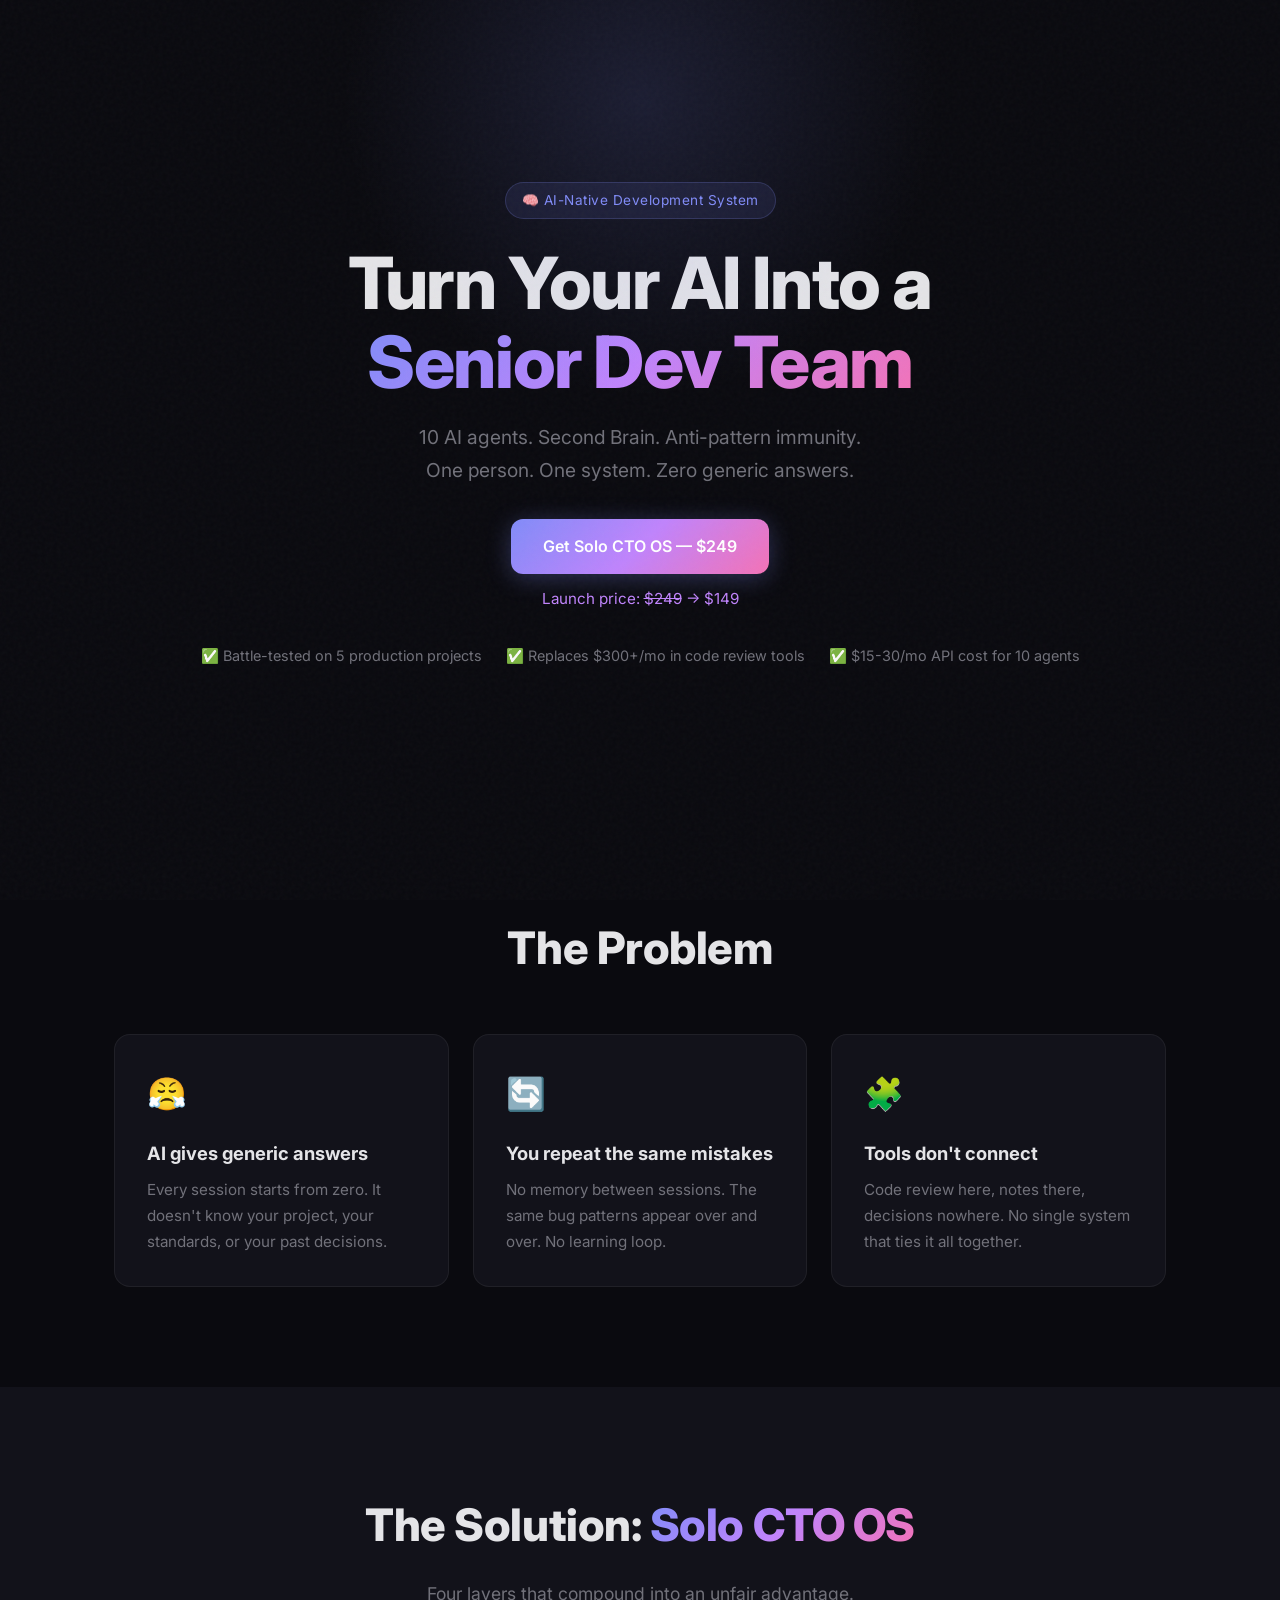
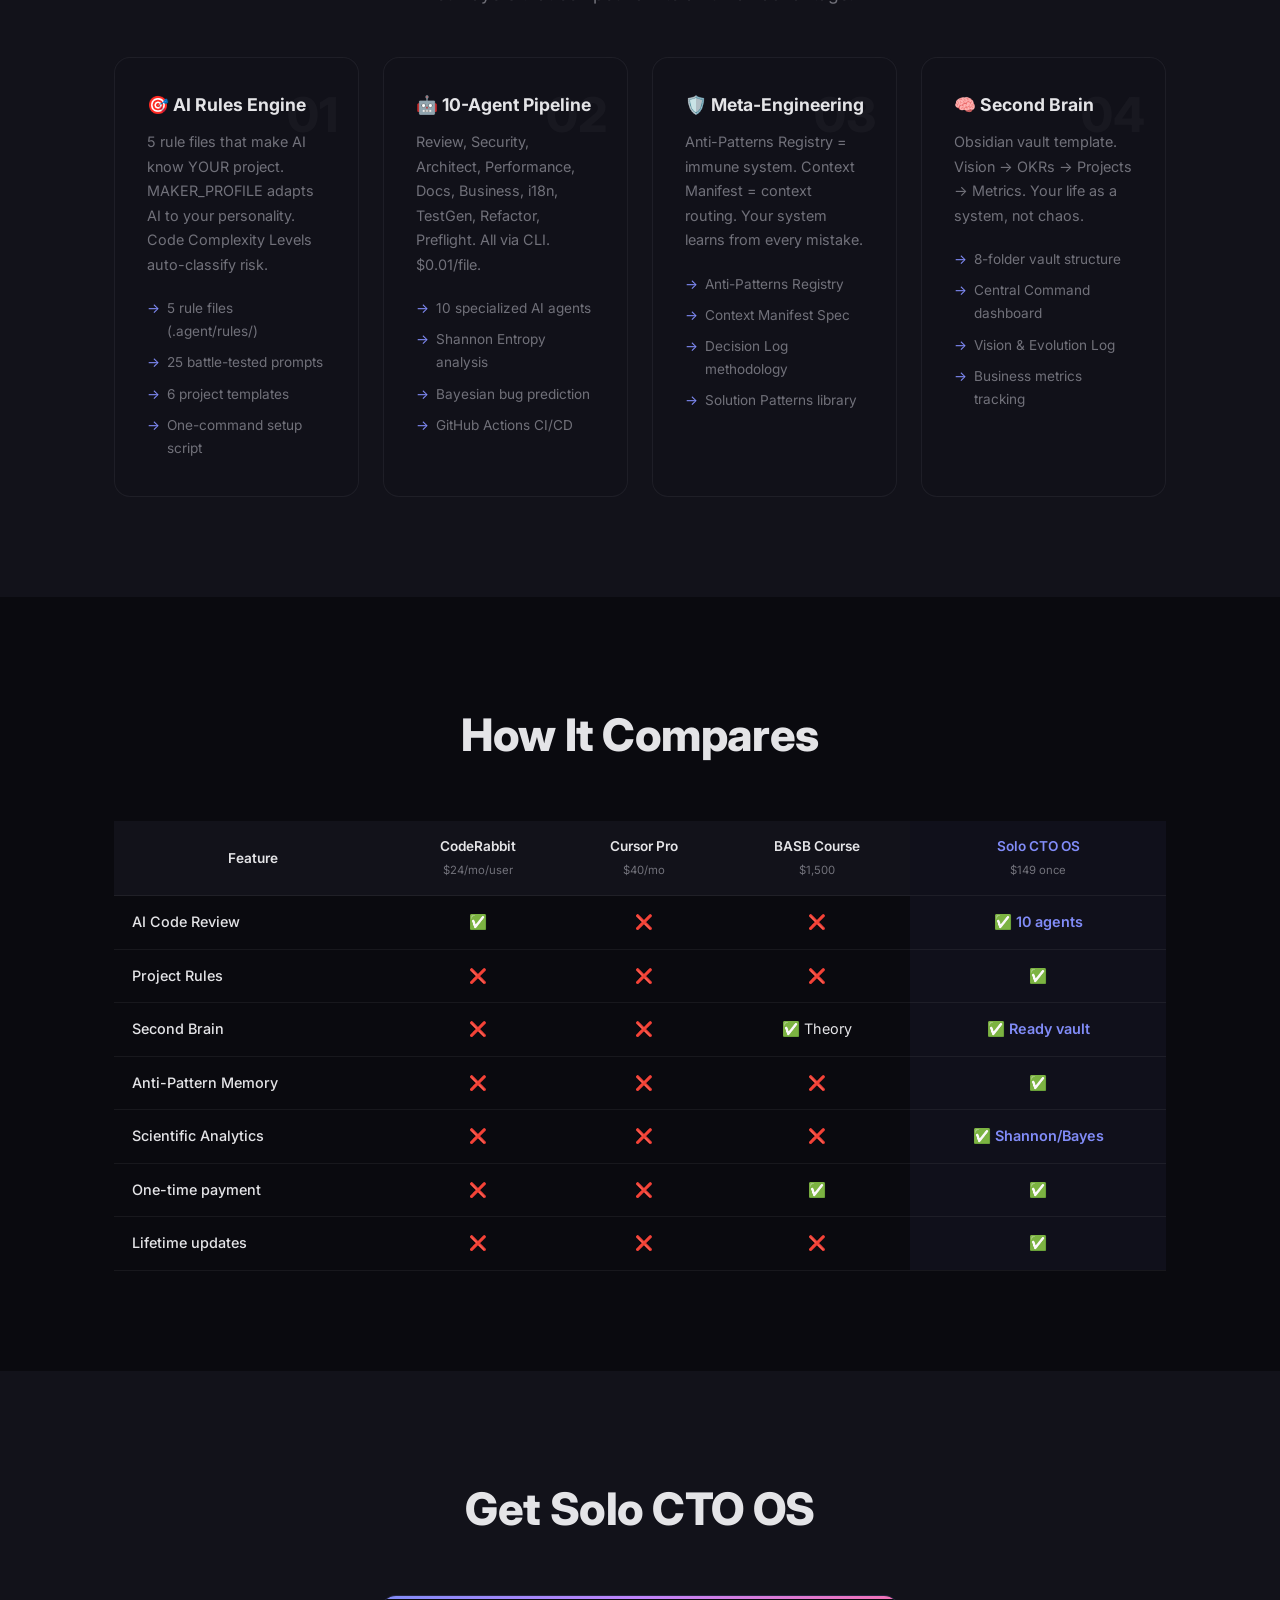
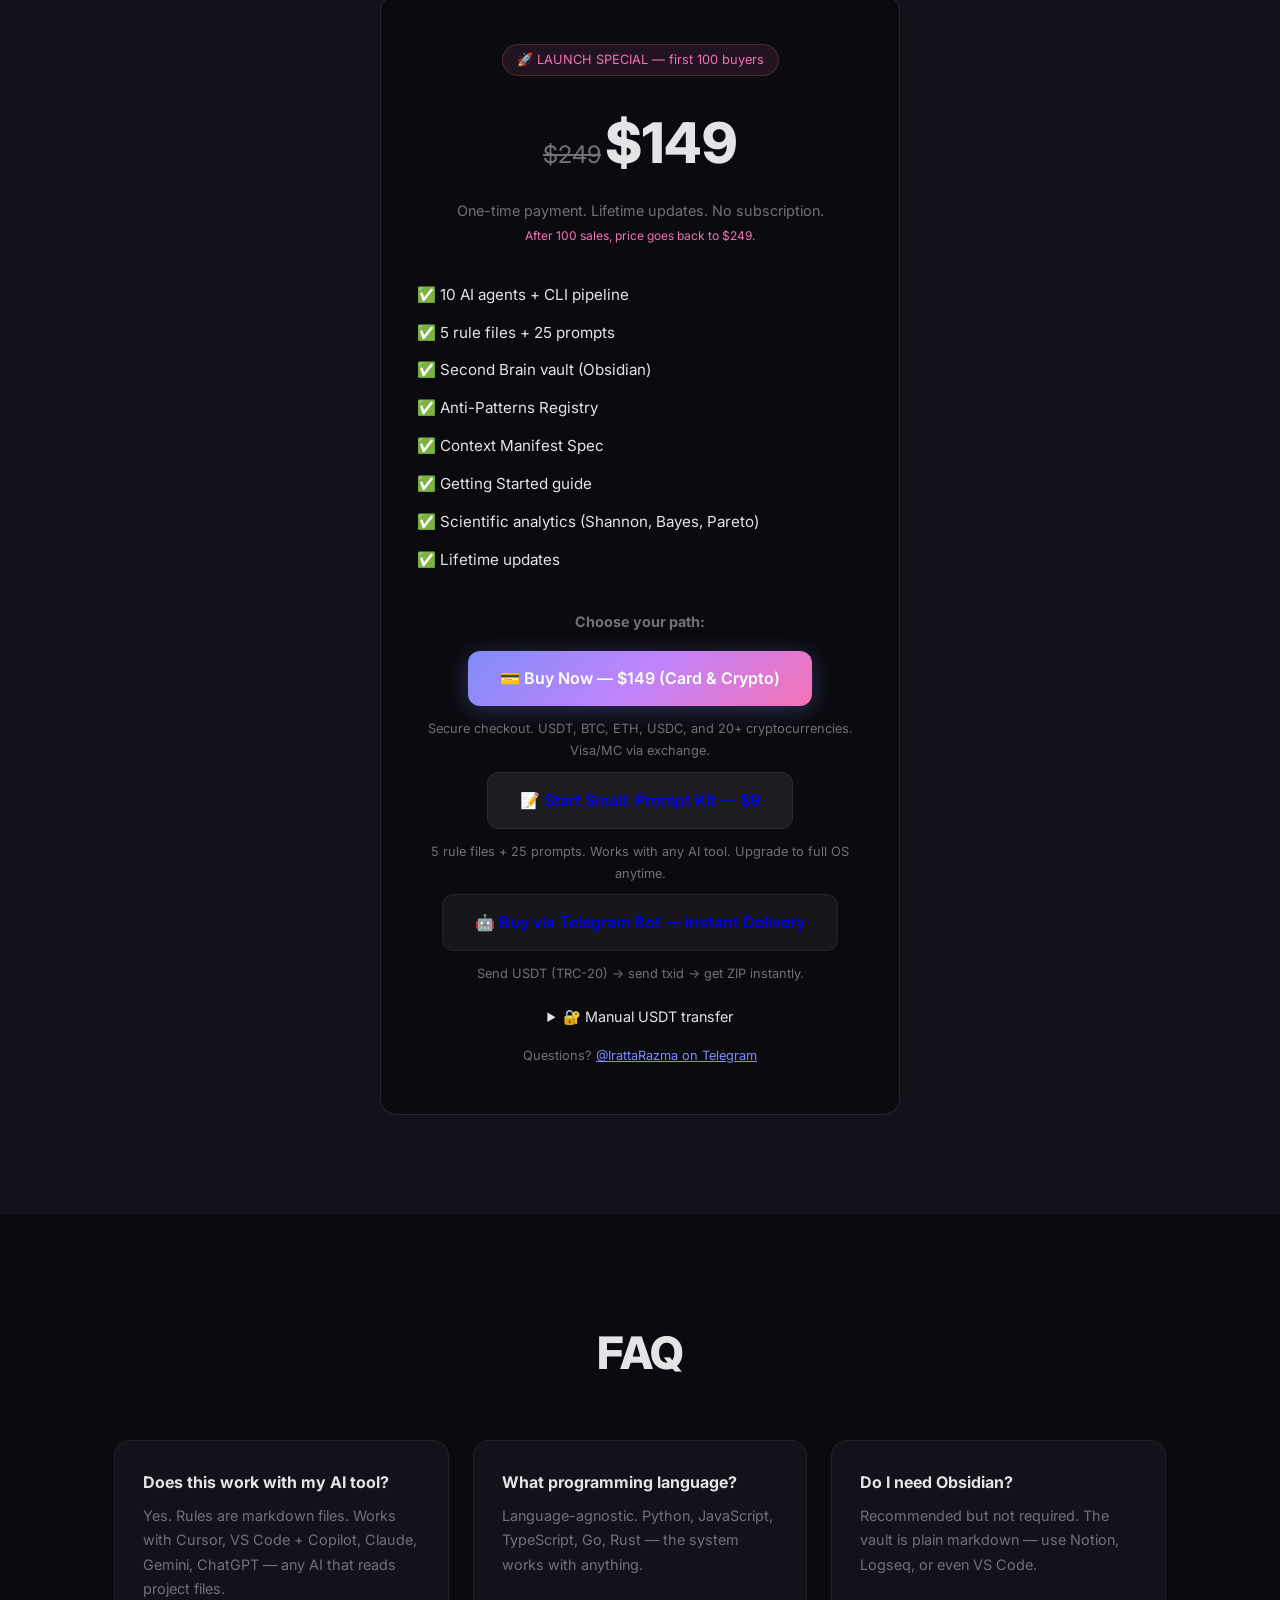
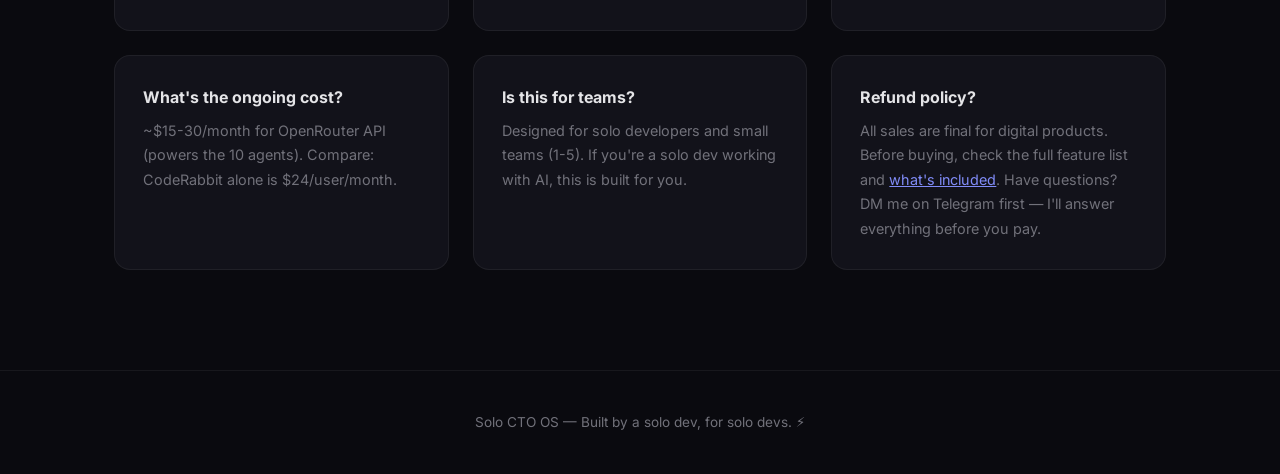
==== commit c7d07527: "feat: integrate CryptoCloud checkout & success page" ====
--- a/index.html
+++ b/index.html
@@ -8,6 +8,8 @@
     <link rel="preconnect" href="https://fonts.googleapis.com">
     <link href="https://fonts.googleapis.com/css2?family=Inter:wght@400;500;600;700;800&display=swap" rel="stylesheet">
     <link rel="stylesheet" href="style.css">
+    <!-- Analytics: Plausible (privacy-friendly, no cookies, GDPR compliant) -->
+    <script defer data-domain="duffyjennydcw777-pixel.github.io" src="https://plausible.io/js/script.js"></script>
 </head>
 <body>
     <div class="grain"></div>
@@ -157,19 +159,40 @@
                     <li>✅ Lifetime updates</li>
                 </ul>
                 <div class="buy-methods">
-                    <h4>How to buy:</h4>
-                    <a href="https://t.me/solocto_os_bot" class="btn btn-primary" id="btn-buy-tg">🤖 Buy via Telegram Bot — Auto Delivery</a>
-                    <p class="buy-note">1. Start the bot → 2. Send $149 USDT (TRC-20) → 3. Send txid → 4. Get ZIP instantly</p>
+                    <h4>Choose your path:</h4>
                     
-                    <div class="crypto-payment-info" style="display: flex; align-items: center; gap: 15px; margin-top: 20px; background: rgba(255,255,255,0.05); padding: 15px; border-radius: 8px;">
-                        <img src="https://api.qrserver.com/v1/create-qr-code/?size=100x100&data=TE18CRGjhC5Woag4gKjH8VUTDaN7iDxr4W" alt="USDT TRC-20 QR Code" style="border-radius: 4px; border: 2px solid var(--border);">
-                        <div>
-                            <p style="margin: 0 0 5px 0; font-size: 0.9rem; color: var(--text-secondary);">USDT Address (TRC-20):</p>
-                            <code id="usdt-address" style="word-break: break-all;">TE18CRGjhC5Woag4gKjH8VUTDaN7iDxr4W</code>
+                    <!-- PRIMARY: CryptoCloud automated checkout -->
+                    <a href="http://92.246.137.35:8001/api/v1/checkout/solocto" class="btn btn-primary" id="btn-buy-crypto" onclick="plausible('CTA-Buy-CryptoCloud')">
+                        💳 Buy Now — $149 (Card & Crypto)
+                    </a>
+                    <p class="buy-note">Secure checkout. USDT, BTC, ETH, USDC, and 20+ cryptocurrencies. Visa/MC via exchange.</p>
+
+                    <!-- SECONDARY: Prompt Kit -->
+                    <a href="http://92.246.137.35:8001/api/v1/checkout/promptkit" class="btn btn-secondary" id="btn-buy-promptkit" style="margin-top: 10px; background: rgba(255,255,255,0.08); border: 1px solid var(--border);" onclick="plausible('CTA-PromptKit')">
+                        📝 Start Small: Prompt Kit — $9
+                    </a>
+                    <p class="buy-note">5 rule files + 25 prompts. Works with any AI tool. Upgrade to full OS anytime.</p>
+
+                    <!-- TERTIARY: Telegram Bot -->
+                    <a href="https://t.me/solocto_os_bot" class="btn btn-secondary" id="btn-buy-tg" style="margin-top: 10px; background: rgba(255,255,255,0.05); border: 1px solid var(--border);" onclick="plausible('CTA-Buy-Telegram')">
+                        🤖 Buy via Telegram Bot — Instant Delivery
+                    </a>
+                    <p class="buy-note">Send USDT (TRC-20) → send txid → get ZIP instantly.</p>
+
+                    <!-- Manual USDT fallback -->
+                    <details style="margin-top: 20px; cursor: pointer;">
+                        <summary style="color: var(--text-secondary); font-size: 0.9rem;">🔐 Manual USDT transfer</summary>
+                        <div style="display: flex; align-items: center; gap: 15px; margin-top: 10px; background: rgba(255,255,255,0.05); padding: 15px; border-radius: 8px;">
+                            <img src="https://api.qrserver.com/v1/create-qr-code/?size=100x100&data=TE18CRGjhC5Woag4gKjH8VUTDaN7iDxr4W" alt="USDT TRC-20 QR Code" style="border-radius: 4px; border: 2px solid var(--border);">
+                            <div>
+                                <p style="margin: 0 0 5px 0; font-size: 0.9rem; color: var(--text-secondary);">USDT (TRC-20):</p>
+                                <code id="usdt-address" style="word-break: break-all; font-size: 0.75rem;">TE18CRGjhC5Woag4gKjH8VUTDaN7iDxr4W</code>
+                                <p style="margin: 5px 0 0 0; font-size: 0.8rem; color: var(--text-secondary);">After sending, DM <a href="https://t.me/IrattaRazma" style="color:var(--accent)">@IrattaRazma</a> with txid</p>
+                            </div>
                         </div>
-                    </div>
+                    </details>
                     
-                    <p class="buy-note" style="margin-top: 15px;">Questions: <a href="https://t.me/IrattaRazma" style="color:var(--accent)">@IrattaRazma</a></p>
+                    <p class="buy-note" style="margin-top: 15px;">Questions? <a href="https://t.me/IrattaRazma" style="color:var(--accent)">@IrattaRazma on Telegram</a></p>
                 </div>
             </div>
         </div>
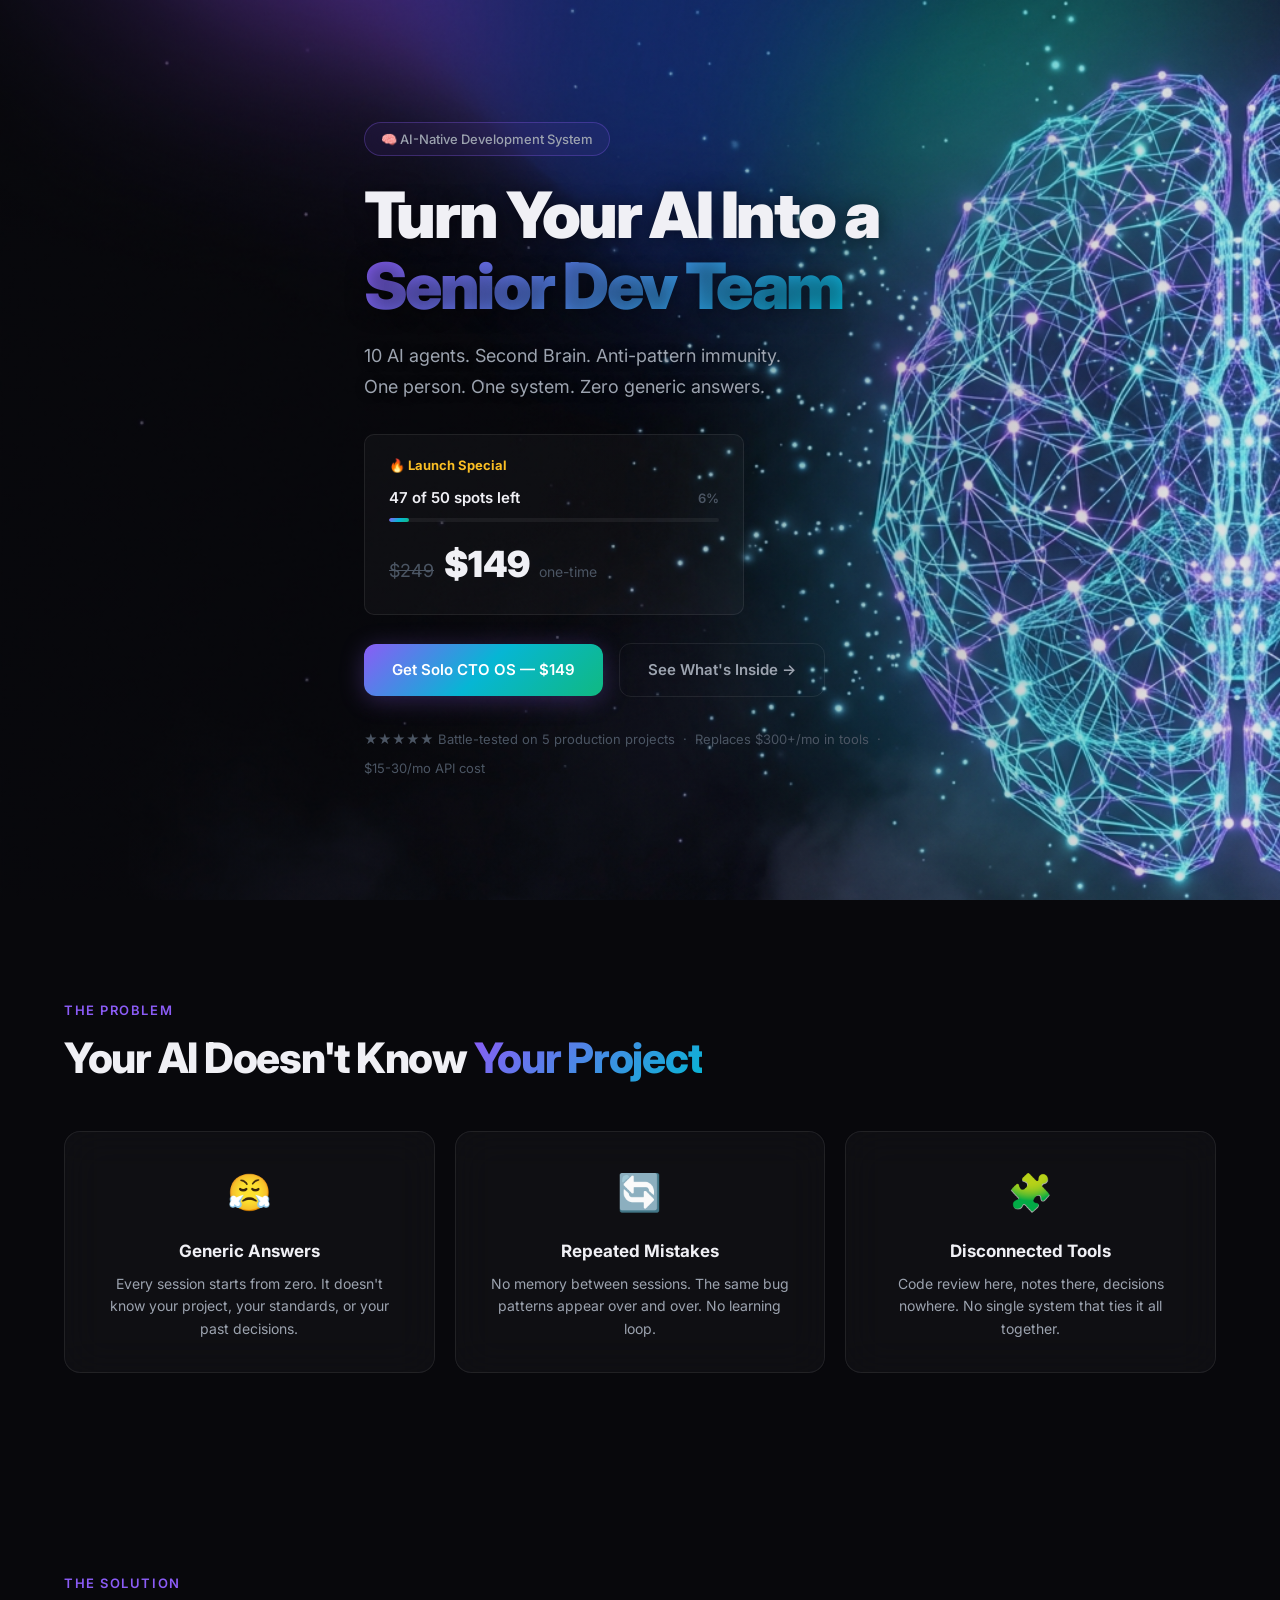
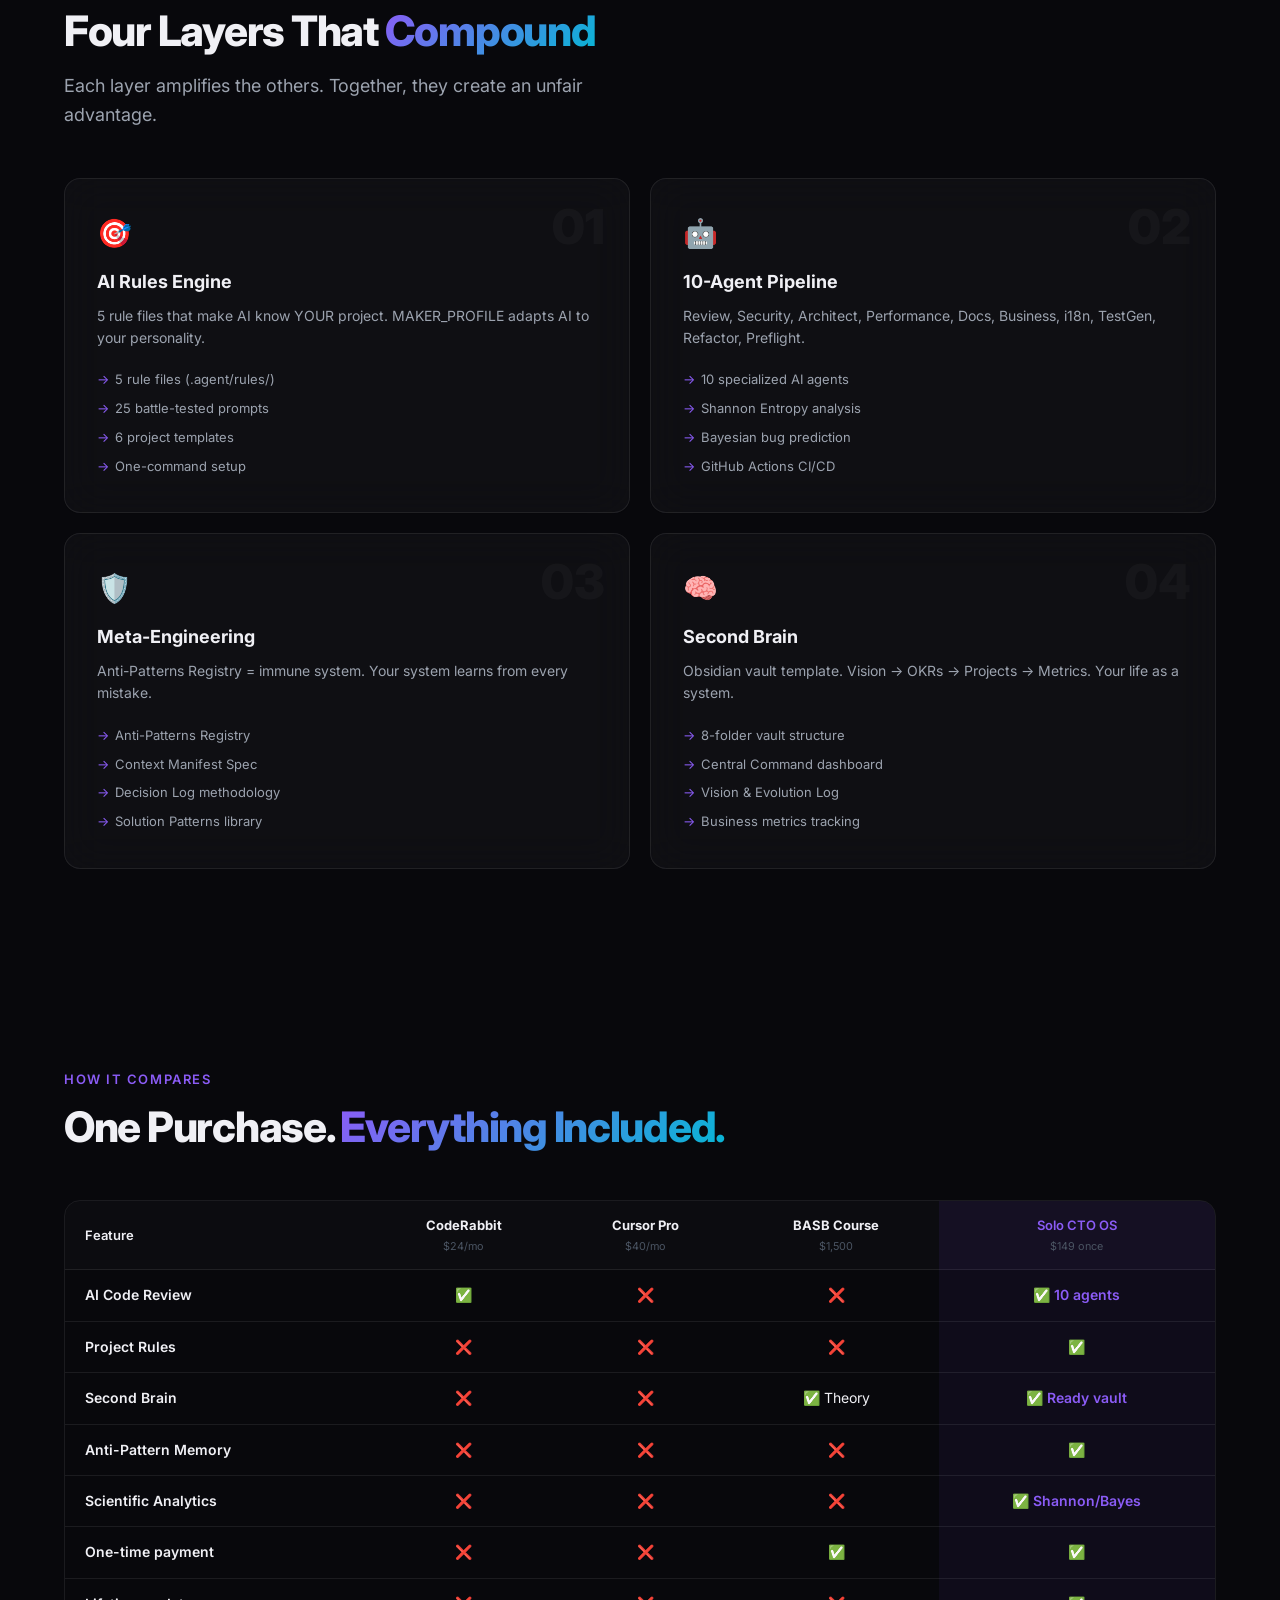
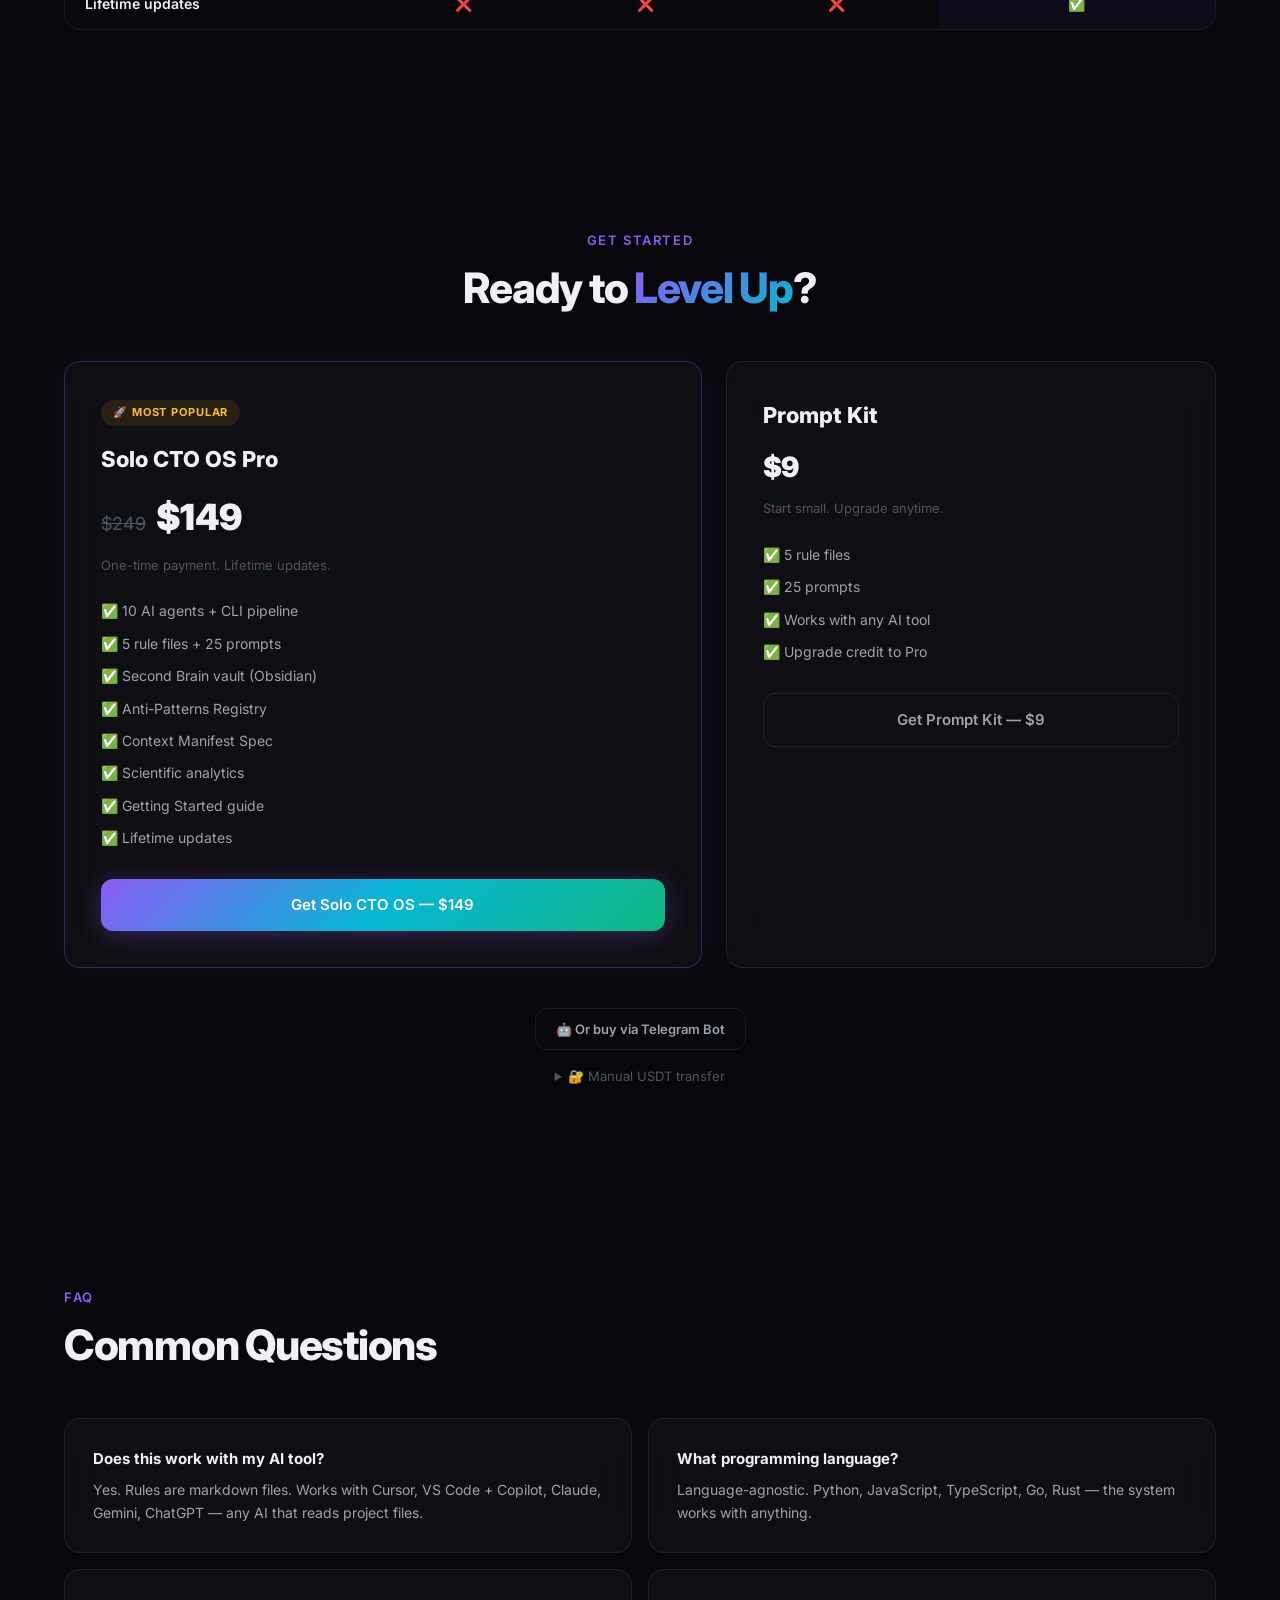
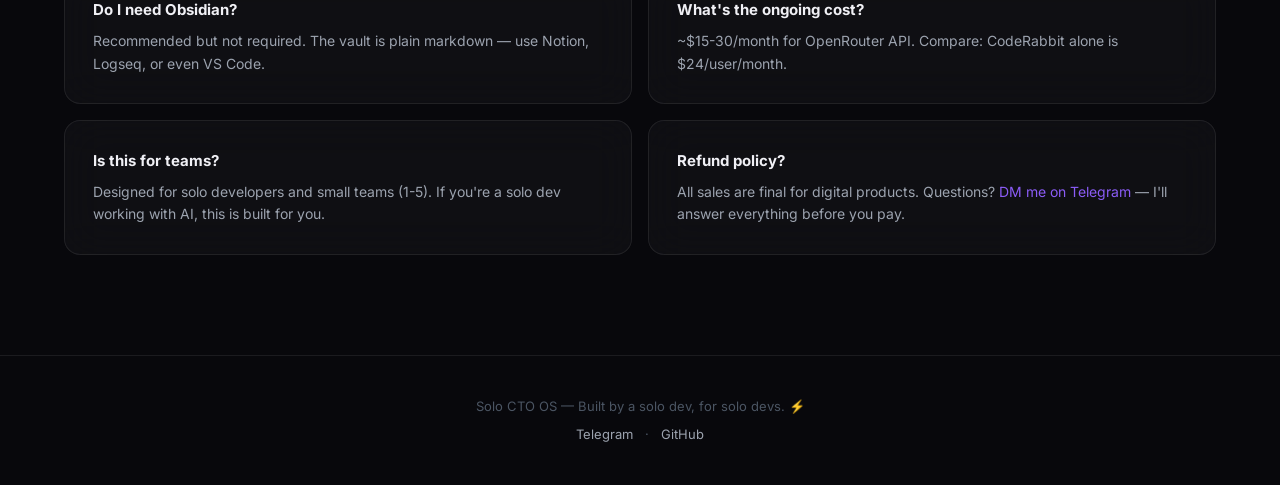
==== commit 7897e670: "feat: premium landing v2  hero with 3D brain, urgency counter, glassmorphism" ====
--- a/index.html
+++ b/index.html
@@ -6,28 +6,55 @@
     <title>Solo CTO OS — Turn Your AI Into a Senior Dev Team</title>
     <meta name="description" content="The complete operating system for solo developers who use AI. 10 agents, Second Brain, anti-pattern registry. One person = one team.">
     <link rel="preconnect" href="https://fonts.googleapis.com">
-    <link href="https://fonts.googleapis.com/css2?family=Inter:wght@400;500;600;700;800&display=swap" rel="stylesheet">
+    <link href="https://fonts.googleapis.com/css2?family=Inter:wght@400;500;600;700;800;900&display=swap" rel="stylesheet">
     <link rel="stylesheet" href="style.css">
-    <!-- Analytics: Plausible (privacy-friendly, no cookies, GDPR compliant) -->
+    <!-- Analytics -->
     <script defer data-domain="duffyjennydcw777-pixel.github.io" src="https://plausible.io/js/script.js"></script>
+    <script>window.plausible = window.plausible || function() { (window.plausible.q = window.plausible.q || []).push(arguments) }</script>
 </head>
 <body>
-    <div class="grain"></div>
-
-    <!-- Hero -->
+    <!-- Ambient background effects -->
+    <div class="bg-mesh"></div>
+    <div class="bg-particles" id="particles"></div>
+
+    <!-- Hero — mockup as background, interactive elements overlaid -->
     <header class="hero" id="hero">
-        <div class="container">
+        <div class="hero-bg"></div>
+        <div class="container hero-content-overlay">
             <div class="badge">🧠 AI-Native Development System</div>
             <h1>Turn Your AI Into a<br><span class="gradient-text">Senior Dev Team</span></h1>
             <p class="subtitle">10 AI agents. Second Brain. Anti-pattern immunity.<br>One person. One system. Zero generic answers.</p>
+
+            <!-- Urgency block -->
+            <div class="urgency-card" id="urgency-card">
+                <div class="urgency-header">🔥 Launch Special</div>
+                <div class="urgency-counter">
+                    <span id="spots-text">Loading...</span>
+                    <span class="urgency-pct" id="spots-pct"></span>
+                </div>
+                <div class="progress-track">
+                    <div class="progress-fill" id="progress-fill" style="width: 0%"></div>
+                </div>
+                <div class="urgency-price">
+                    <s class="old-price">$249</s>
+                    <span class="current-price">$149</span>
+                    <span class="price-suffix">one-time</span>
+                </div>
+            </div>
+
             <div class="hero-cta">
-                <a href="#buy" class="btn btn-primary">Get Solo CTO OS — $249</a>
-                <span class="launch-price">Launch price: <s>$249</s> → $149</span>
-            </div>
+                <a href="https://api.ironyx.tech/pay/checkout/solocto" class="btn btn-primary" id="btn-buy-main" onclick="plausible('CTA-Hero')">
+                    Get Solo CTO OS — $149
+                </a>
+                <a href="#solution" class="btn btn-ghost">See What's Inside →</a>
+            </div>
+
             <div class="social-proof">
-                <span>✅ Battle-tested on 5 production projects</span>
-                <span>✅ Replaces $300+/mo in code review tools</span>
-                <span>✅ $15-30/mo API cost for 10 agents</span>
+                <span>★★★★★ Battle-tested on 5 production projects</span>
+                <span class="dot">·</span>
+                <span>Replaces $300+/mo in tools</span>
+                <span class="dot">·</span>
+                <span>$15-30/mo API cost</span>
             </div>
         </div>
     </header>
@@ -35,21 +62,22 @@
     <!-- Problem -->
     <section class="section" id="problem">
         <div class="container">
-            <h2>The Problem</h2>
+            <div class="section-label">The Problem</div>
+            <h2>Your AI Doesn't Know <span class="gradient-text">Your Project</span></h2>
             <div class="problem-grid">
-                <div class="problem-card">
-                    <div class="problem-icon">😤</div>
-                    <h3>AI gives generic answers</h3>
+                <div class="glass-card problem-card">
+                    <div class="card-icon">😤</div>
+                    <h3>Generic Answers</h3>
                     <p>Every session starts from zero. It doesn't know your project, your standards, or your past decisions.</p>
                 </div>
-                <div class="problem-card">
-                    <div class="problem-icon">🔄</div>
-                    <h3>You repeat the same mistakes</h3>
+                <div class="glass-card problem-card">
+                    <div class="card-icon">🔄</div>
+                    <h3>Repeated Mistakes</h3>
                     <p>No memory between sessions. The same bug patterns appear over and over. No learning loop.</p>
                 </div>
-                <div class="problem-card">
-                    <div class="problem-icon">🧩</div>
-                    <h3>Tools don't connect</h3>
+                <div class="glass-card problem-card">
+                    <div class="card-icon">🧩</div>
+                    <h3>Disconnected Tools</h3>
                     <p>Code review here, notes there, decisions nowhere. No single system that ties it all together.</p>
                 </div>
             </div>
@@ -57,27 +85,30 @@
     </section>
 
     <!-- Solution -->
-    <section class="section section-dark" id="solution">
-        <div class="container">
-            <h2>The Solution: <span class="gradient-text">Solo CTO OS</span></h2>
-            <p class="section-subtitle">Four layers that compound into an unfair advantage.</p>
-
-            <div class="layers">
-                <div class="layer-card">
+    <section class="section" id="solution">
+        <div class="container">
+            <div class="section-label">The Solution</div>
+            <h2>Four Layers That <span class="gradient-text">Compound</span></h2>
+            <p class="section-subtitle">Each layer amplifies the others. Together, they create an unfair advantage.</p>
+
+            <div class="layers-grid">
+                <div class="glass-card layer-card">
                     <div class="layer-num">01</div>
-                    <h3>🎯 AI Rules Engine</h3>
-                    <p>5 rule files that make AI know YOUR project. MAKER_PROFILE adapts AI to your personality. Code Complexity Levels auto-classify risk.</p>
+                    <div class="layer-icon">🎯</div>
+                    <h3>AI Rules Engine</h3>
+                    <p>5 rule files that make AI know YOUR project. MAKER_PROFILE adapts AI to your personality.</p>
                     <ul>
                         <li>5 rule files (.agent/rules/)</li>
                         <li>25 battle-tested prompts</li>
                         <li>6 project templates</li>
-                        <li>One-command setup script</li>
-                    </ul>
-                </div>
-                <div class="layer-card">
+                        <li>One-command setup</li>
+                    </ul>
+                </div>
+                <div class="glass-card layer-card">
                     <div class="layer-num">02</div>
-                    <h3>🤖 10-Agent Pipeline</h3>
-                    <p>Review, Security, Architect, Performance, Docs, Business, i18n, TestGen, Refactor, Preflight. All via CLI. $0.01/file.</p>
+                    <div class="layer-icon">🤖</div>
+                    <h3>10-Agent Pipeline</h3>
+                    <p>Review, Security, Architect, Performance, Docs, Business, i18n, TestGen, Refactor, Preflight.</p>
                     <ul>
                         <li>10 specialized AI agents</li>
                         <li>Shannon Entropy analysis</li>
@@ -85,10 +116,11 @@
                         <li>GitHub Actions CI/CD</li>
                     </ul>
                 </div>
-                <div class="layer-card">
+                <div class="glass-card layer-card">
                     <div class="layer-num">03</div>
-                    <h3>🛡️ Meta-Engineering</h3>
-                    <p>Anti-Patterns Registry = immune system. Context Manifest = context routing. Your system learns from every mistake.</p>
+                    <div class="layer-icon">🛡️</div>
+                    <h3>Meta-Engineering</h3>
+                    <p>Anti-Patterns Registry = immune system. Your system learns from every mistake.</p>
                     <ul>
                         <li>Anti-Patterns Registry</li>
                         <li>Context Manifest Spec</li>
@@ -96,10 +128,11 @@
                         <li>Solution Patterns library</li>
                     </ul>
                 </div>
-                <div class="layer-card">
+                <div class="glass-card layer-card">
                     <div class="layer-num">04</div>
-                    <h3>🧠 Second Brain</h3>
-                    <p>Obsidian vault template. Vision → OKRs → Projects → Metrics. Your life as a system, not chaos.</p>
+                    <div class="layer-icon">🧠</div>
+                    <h3>Second Brain</h3>
+                    <p>Obsidian vault template. Vision → OKRs → Projects → Metrics. Your life as a system.</p>
                     <ul>
                         <li>8-folder vault structure</li>
                         <li>Central Command dashboard</li>
@@ -114,13 +147,14 @@
     <!-- Comparison -->
     <section class="section" id="compare">
         <div class="container">
-            <h2>How It Compares</h2>
+            <div class="section-label">How It Compares</div>
+            <h2>One Purchase. <span class="gradient-text">Everything Included.</span></h2>
             <div class="table-wrap">
                 <table>
                     <thead>
                         <tr>
                             <th>Feature</th>
-                            <th>CodeRabbit<br><small>$24/mo/user</small></th>
+                            <th>CodeRabbit<br><small>$24/mo</small></th>
                             <th>Cursor Pro<br><small>$40/mo</small></th>
                             <th>BASB Course<br><small>$1,500</small></th>
                             <th class="highlight">Solo CTO OS<br><small>$149 once</small></th>
@@ -141,59 +175,68 @@
     </section>
 
     <!-- CTA -->
-    <section class="section section-dark" id="buy">
+    <section class="section" id="buy">
         <div class="container cta-section">
-            <h2>Get Solo CTO OS</h2>
-            <div class="price-card">
-                <div class="price-badge">🚀 LAUNCH SPECIAL — first 100 buyers</div>
-                <div class="price"><s class="old-price">$249</s> <span class="current-price">$149</span></div>
-                <p class="price-note">One-time payment. Lifetime updates. No subscription.<br><small style="color:#f472b6">After 100 sales, price goes back to $249.</small></p>
-                <ul class="price-features">
-                    <li>✅ 10 AI agents + CLI pipeline</li>
-                    <li>✅ 5 rule files + 25 prompts</li>
-                    <li>✅ Second Brain vault (Obsidian)</li>
-                    <li>✅ Anti-Patterns Registry</li>
-                    <li>✅ Context Manifest Spec</li>
-                    <li>✅ Getting Started guide</li>
-                    <li>✅ Scientific analytics (Shannon, Bayes, Pareto)</li>
-                    <li>✅ Lifetime updates</li>
-                </ul>
-                <div class="buy-methods">
-                    <h4>Choose your path:</h4>
-                    
-                    <!-- PRIMARY: CryptoCloud automated checkout -->
-                    <a href="http://92.246.137.35:8001/api/v1/checkout/solocto" class="btn btn-primary" id="btn-buy-crypto" onclick="plausible('CTA-Buy-CryptoCloud')">
-                        💳 Buy Now — $149 (Card & Crypto)
+            <div class="section-label">Get Started</div>
+            <h2>Ready to <span class="gradient-text">Level Up</span>?</h2>
+
+            <div class="cta-grid">
+                <!-- Main product -->
+                <div class="glass-card cta-card cta-main">
+                    <div class="cta-badge">🚀 MOST POPULAR</div>
+                    <h3>Solo CTO OS Pro</h3>
+                    <div class="cta-price">
+                        <s class="old-price">$249</s>
+                        <span class="current-price">$149</span>
+                    </div>
+                    <p class="cta-note">One-time payment. Lifetime updates.</p>
+                    <ul class="cta-features">
+                        <li>✅ 10 AI agents + CLI pipeline</li>
+                        <li>✅ 5 rule files + 25 prompts</li>
+                        <li>✅ Second Brain vault (Obsidian)</li>
+                        <li>✅ Anti-Patterns Registry</li>
+                        <li>✅ Context Manifest Spec</li>
+                        <li>✅ Scientific analytics</li>
+                        <li>✅ Getting Started guide</li>
+                        <li>✅ Lifetime updates</li>
+                    </ul>
+                    <a href="https://api.ironyx.tech/pay/checkout/solocto" class="btn btn-primary btn-full" id="btn-buy-pro" onclick="plausible('CTA-Buy-Pro')">
+                        Get Solo CTO OS — $149
                     </a>
-                    <p class="buy-note">Secure checkout. USDT, BTC, ETH, USDC, and 20+ cryptocurrencies. Visa/MC via exchange.</p>
-
-                    <!-- SECONDARY: Prompt Kit -->
-                    <a href="http://92.246.137.35:8001/api/v1/checkout/promptkit" class="btn btn-secondary" id="btn-buy-promptkit" style="margin-top: 10px; background: rgba(255,255,255,0.08); border: 1px solid var(--border);" onclick="plausible('CTA-PromptKit')">
-                        📝 Start Small: Prompt Kit — $9
+                </div>
+
+                <!-- Starter -->
+                <div class="glass-card cta-card">
+                    <h3>Prompt Kit</h3>
+                    <div class="cta-price">
+                        <span class="current-price small">$9</span>
+                    </div>
+                    <p class="cta-note">Start small. Upgrade anytime.</p>
+                    <ul class="cta-features">
+                        <li>✅ 5 rule files</li>
+                        <li>✅ 25 prompts</li>
+                        <li>✅ Works with any AI tool</li>
+                        <li>✅ Upgrade credit to Pro</li>
+                    </ul>
+                    <a href="https://api.ironyx.tech/pay/checkout/promptkit" class="btn btn-ghost btn-full" id="btn-buy-kit" onclick="plausible('CTA-Buy-Kit')">
+                        Get Prompt Kit — $9
                     </a>
-                    <p class="buy-note">5 rule files + 25 prompts. Works with any AI tool. Upgrade to full OS anytime.</p>
-
-                    <!-- TERTIARY: Telegram Bot -->
-                    <a href="https://t.me/solocto_os_bot" class="btn btn-secondary" id="btn-buy-tg" style="margin-top: 10px; background: rgba(255,255,255,0.05); border: 1px solid var(--border);" onclick="plausible('CTA-Buy-Telegram')">
-                        🤖 Buy via Telegram Bot — Instant Delivery
-                    </a>
-                    <p class="buy-note">Send USDT (TRC-20) → send txid → get ZIP instantly.</p>
-
-                    <!-- Manual USDT fallback -->
-                    <details style="margin-top: 20px; cursor: pointer;">
-                        <summary style="color: var(--text-secondary); font-size: 0.9rem;">🔐 Manual USDT transfer</summary>
-                        <div style="display: flex; align-items: center; gap: 15px; margin-top: 10px; background: rgba(255,255,255,0.05); padding: 15px; border-radius: 8px;">
-                            <img src="https://api.qrserver.com/v1/create-qr-code/?size=100x100&data=TE18CRGjhC5Woag4gKjH8VUTDaN7iDxr4W" alt="USDT TRC-20 QR Code" style="border-radius: 4px; border: 2px solid var(--border);">
-                            <div>
-                                <p style="margin: 0 0 5px 0; font-size: 0.9rem; color: var(--text-secondary);">USDT (TRC-20):</p>
-                                <code id="usdt-address" style="word-break: break-all; font-size: 0.75rem;">TE18CRGjhC5Woag4gKjH8VUTDaN7iDxr4W</code>
-                                <p style="margin: 5px 0 0 0; font-size: 0.8rem; color: var(--text-secondary);">After sending, DM <a href="https://t.me/IrattaRazma" style="color:var(--accent)">@IrattaRazma</a> with txid</p>
-                            </div>
-                        </div>
-                    </details>
-                    
-                    <p class="buy-note" style="margin-top: 15px;">Questions? <a href="https://t.me/IrattaRazma" style="color:var(--accent)">@IrattaRazma on Telegram</a></p>
-                </div>
+                </div>
+            </div>
+
+            <!-- Alternative payment -->
+            <div class="alt-payment">
+                <a href="https://t.me/solocto_os_bot" class="btn btn-ghost btn-sm" onclick="plausible('CTA-Telegram')">
+                    🤖 Or buy via Telegram Bot
+                </a>
+                <details class="manual-pay">
+                    <summary>🔐 Manual USDT transfer</summary>
+                    <div class="manual-pay-content">
+                        <p>USDT (TRC-20):</p>
+                        <code>TE18CRGjhC5Woag4gKjH8VUTDaN7iDxr4W</code>
+                        <p>After sending, DM <a href="https://t.me/IrattaRazma">@IrattaRazma</a> with txid</p>
+                    </div>
+                </details>
             </div>
         </div>
     </section>
@@ -201,31 +244,32 @@
     <!-- FAQ -->
     <section class="section" id="faq">
         <div class="container">
-            <h2>FAQ</h2>
+            <div class="section-label">FAQ</div>
+            <h2>Common Questions</h2>
             <div class="faq-grid">
-                <div class="faq-item">
+                <div class="glass-card faq-item">
                     <h3>Does this work with my AI tool?</h3>
                     <p>Yes. Rules are markdown files. Works with Cursor, VS Code + Copilot, Claude, Gemini, ChatGPT — any AI that reads project files.</p>
                 </div>
-                <div class="faq-item">
+                <div class="glass-card faq-item">
                     <h3>What programming language?</h3>
                     <p>Language-agnostic. Python, JavaScript, TypeScript, Go, Rust — the system works with anything.</p>
                 </div>
-                <div class="faq-item">
+                <div class="glass-card faq-item">
                     <h3>Do I need Obsidian?</h3>
                     <p>Recommended but not required. The vault is plain markdown — use Notion, Logseq, or even VS Code.</p>
                 </div>
-                <div class="faq-item">
+                <div class="glass-card faq-item">
                     <h3>What's the ongoing cost?</h3>
-                    <p>~$15-30/month for OpenRouter API (powers the 10 agents). Compare: CodeRabbit alone is $24/user/month.</p>
-                </div>
-                <div class="faq-item">
+                    <p>~$15-30/month for OpenRouter API. Compare: CodeRabbit alone is $24/user/month.</p>
+                </div>
+                <div class="glass-card faq-item">
                     <h3>Is this for teams?</h3>
                     <p>Designed for solo developers and small teams (1-5). If you're a solo dev working with AI, this is built for you.</p>
                 </div>
-                <div class="faq-item">
+                <div class="glass-card faq-item">
                     <h3>Refund policy?</h3>
-                    <p>All sales are final for digital products. Before buying, check the full feature list and <a href="#solution" style="color:var(--accent)">what's included</a>. Have questions? DM me on Telegram first — I'll answer everything before you pay.</p>
+                    <p>All sales are final for digital products. Questions? <a href="https://t.me/IrattaRazma">DM me on Telegram</a> — I'll answer everything before you pay.</p>
                 </div>
             </div>
         </div>
@@ -234,7 +278,58 @@
     <footer>
         <div class="container">
             <p>Solo CTO OS — Built by a solo dev, for solo devs. ⚡</p>
+            <p class="footer-links">
+                <a href="https://t.me/IrattaRazma">Telegram</a>
+                <span class="dot">·</span>
+                <a href="https://github.com/duffyjennydcw777-pixel">GitHub</a>
+            </p>
         </div>
     </footer>
+
+    <script>
+        // Dynamic spots counter
+        async function loadSpots() {
+            try {
+                const res = await fetch('https://api.ironyx.tech/pay/spots');
+                const data = await res.json();
+                const remaining = data.remaining;
+                const total = data.total;
+                const pct = Math.round(((total - remaining) / total) * 100);
+                
+                document.getElementById('spots-text').textContent = `${remaining} of ${total} spots left`;
+                document.getElementById('spots-pct').textContent = `${pct}%`;
+                document.getElementById('progress-fill').style.width = `${pct}%`;
+                
+                // If sold out, change messaging
+                if (remaining <= 0) {
+                    document.getElementById('spots-text').textContent = 'Launch price sold out!';
+                    document.querySelectorAll('.current-price').forEach(el => el.textContent = '$249');
+                    document.querySelectorAll('.old-price').forEach(el => el.style.display = 'none');
+                }
+            } catch (e) {
+                // Fallback: show static counter
+                document.getElementById('spots-text').textContent = '47 of 50 spots left';
+                document.getElementById('spots-pct').textContent = '6%';
+                document.getElementById('progress-fill').style.width = '6%';
+            }
+        }
+        loadSpots();
+
+        // Particle animation
+        function createParticles() {
+            const container = document.getElementById('particles');
+            for (let i = 0; i < 40; i++) {
+                const p = document.createElement('div');
+                p.className = 'particle';
+                p.style.left = Math.random() * 100 + '%';
+                p.style.top = Math.random() * 100 + '%';
+                p.style.animationDelay = Math.random() * 8 + 's';
+                p.style.animationDuration = (4 + Math.random() * 6) + 's';
+                p.style.width = p.style.height = (1 + Math.random() * 2) + 'px';
+                container.appendChild(p);
+            }
+        }
+        createParticles();
+    </script>
 </body>
 </html>
--- a/style.css
+++ b/style.css
@@ -1,314 +1,716 @@
-/* ═══════════════════════════════════════════════
-   Solo CTO OS — Landing Page Styles
-   Dark premium theme with glassmorphism
-   ═══════════════════════════════════════════════ */
-
+/* ═══════════════════════════════════════════════════════════
+   Solo CTO OS — Premium Landing v2.0
+   Inspired by Linear, Raycast, Vercel
+   ═══════════════════════════════════════════════════════════ */
+
+/* ── Reset ─────────────────────────────────────────────── */
+*, *::before, *::after {
+  margin: 0; padding: 0; box-sizing: border-box;
+}
+
+html { scroll-behavior: smooth; }
+
+body {
+  font-family: 'Inter', -apple-system, BlinkMacSystemFont, sans-serif;
+  background: #08080c;
+  color: #f0f0f5;
+  line-height: 1.6;
+  overflow-x: hidden;
+  -webkit-font-smoothing: antialiased;
+}
+
+a { color: inherit; text-decoration: none; }
+img { max-width: 100%; display: block; }
+
+/* ── Variables ──────────────────────────────────────────── */
 :root {
-    --bg: #0a0a0f;
-    --bg-card: #12121a;
-    --bg-glass: rgba(18, 18, 26, 0.7);
-    --text: #e4e4e7;
-    --text-dim: #71717a;
-    --accent: #818cf8;
-    --accent2: #c084fc;
-    --gradient: linear-gradient(135deg, #818cf8 0%, #c084fc 50%, #f472b6 100%);
-    --border: rgba(255,255,255,0.06);
-    --radius: 16px;
-    --max-w: 1100px;
-}
-
-* { margin: 0; padding: 0; box-sizing: border-box; }
-
-html { scroll-behavior: smooth; }
-
-body {
-    font-family: 'Inter', system-ui, sans-serif;
-    background: var(--bg);
-    color: var(--text);
-    line-height: 1.7;
-    overflow-x: hidden;
-}
-
-.grain {
-    position: fixed; inset: 0; z-index: 9999;
-    pointer-events: none; opacity: 0.03;
-    background-image: url("data:image/svg+xml,%3Csvg viewBox='0 0 256 256' xmlns='http://www.w3.org/2000/svg'%3E%3Cfilter id='n'%3E%3CfeTurbulence type='fractalNoise' baseFrequency='0.9' numOctaves='4' stitchTiles='stitch'/%3E%3C/filter%3E%3Crect width='100%25' height='100%25' filter='url(%23n)'/%3E%3C/svg%3E");
-}
-
-.container { max-width: var(--max-w); margin: 0 auto; padding: 0 24px; }
-
-/* ── Hero ──────────────────────────────────── */
+  --bg: #08080c;
+  --bg-card: rgba(255, 255, 255, 0.03);
+  --bg-card-hover: rgba(255, 255, 255, 0.06);
+  --text: #f0f0f5;
+  --text-secondary: #9ca3af;
+  --text-muted: #4b5563;
+  --accent-purple: #8b5cf6;
+  --accent-cyan: #06b6d4;
+  --accent-emerald: #10b981;
+  --accent-gold: #fbbf24;
+  --gradient-main: linear-gradient(135deg, #8b5cf6, #06b6d4, #10b981);
+  --gradient-text: linear-gradient(135deg, #8b5cf6, #06b6d4, #10b981);
+  --border: rgba(255, 255, 255, 0.08);
+  --border-hover: rgba(139, 92, 246, 0.3);
+  --radius: 16px;
+  --radius-sm: 10px;
+  --shadow-glow: 0 0 60px rgba(139, 92, 246, 0.15);
+}
+
+/* ── Ambient Background ─────────────────────────────────── */
+.bg-mesh {
+  position: fixed;
+  top: 0; left: 0; width: 100%; height: 100%;
+  background:
+    radial-gradient(ellipse at 20% 50%, rgba(139, 92, 246, 0.08) 0%, transparent 50%),
+    radial-gradient(ellipse at 80% 20%, rgba(6, 182, 212, 0.06) 0%, transparent 50%),
+    radial-gradient(ellipse at 50% 80%, rgba(16, 185, 129, 0.04) 0%, transparent 50%);
+  pointer-events: none;
+  z-index: 0;
+}
+
+.bg-particles {
+  position: fixed;
+  top: 0; left: 0; width: 100%; height: 100%;
+  pointer-events: none;
+  z-index: 0;
+}
+
+.particle {
+  position: absolute;
+  background: rgba(139, 92, 246, 0.4);
+  border-radius: 50%;
+  animation: particleFloat 6s ease-in-out infinite;
+}
+
+@keyframes particleFloat {
+  0%, 100% { opacity: 0; transform: translateY(0); }
+  50% { opacity: 1; transform: translateY(-30px); }
+}
+
+/* ── Container ──────────────────────────────────────────── */
+.container {
+  max-width: 1200px;
+  margin: 0 auto;
+  padding: 0 24px;
+}
+
+/* ── Section ────────────────────────────────────────────── */
+.section {
+  position: relative;
+  z-index: 1;
+  padding: 100px 0;
+}
+
+.section-label {
+  font-size: 13px;
+  font-weight: 600;
+  text-transform: uppercase;
+  letter-spacing: 0.12em;
+  color: var(--accent-purple);
+  margin-bottom: 12px;
+}
+
+.section h2 {
+  font-size: clamp(28px, 5vw, 42px);
+  font-weight: 800;
+  letter-spacing: -0.03em;
+  line-height: 1.2;
+  margin-bottom: 16px;
+}
+
+.section-subtitle {
+  font-size: 18px;
+  color: var(--text-secondary);
+  max-width: 540px;
+}
+
+/* ── Gradient Text ──────────────────────────────────────── */
+.gradient-text {
+  background: var(--gradient-text);
+  background-size: 200% 200%;
+  -webkit-background-clip: text;
+  -webkit-text-fill-color: transparent;
+  background-clip: text;
+  animation: gradientShift 6s ease-in-out infinite;
+}
+
+@keyframes gradientShift {
+  0%, 100% { background-position: 0% 50%; }
+  50% { background-position: 100% 50%; }
+}
+
+/* ── Glass Card ─────────────────────────────────────────── */
+.glass-card {
+  background: var(--bg-card);
+  backdrop-filter: blur(20px);
+  -webkit-backdrop-filter: blur(20px);
+  border: 1px solid var(--border);
+  border-radius: var(--radius);
+  transition: all 0.3s ease;
+}
+
+.glass-card:hover {
+  background: var(--bg-card-hover);
+  border-color: var(--border-hover);
+  box-shadow: var(--shadow-glow);
+}
+
+/* ═══════════════════════════════════════════════════════════
+   HERO — Mockup as background
+   ═══════════════════════════════════════════════════════════ */
 .hero {
-    min-height: 90vh;
-    display: flex; align-items: center; justify-content: center;
+  position: relative;
+  z-index: 1;
+  min-height: 100vh;
+  display: flex;
+  align-items: center;
+  overflow: hidden;
+}
+
+.hero-bg {
+  position: absolute;
+  top: 0; left: 0; width: 100%; height: 100%;
+  background-image: url('hero-bg.png');
+  background-size: cover;
+  background-position: center;
+  background-repeat: no-repeat;
+  z-index: 0;
+}
+
+/* Slight overlay so text pops over the background image */
+.hero-bg::after {
+  content: '';
+  position: absolute;
+  top: 0; left: 0; width: 100%; height: 100%;
+  background: linear-gradient(
+    90deg,
+    rgba(8, 8, 12, 0.7) 0%,
+    rgba(8, 8, 12, 0.3) 50%,
+    rgba(8, 8, 12, 0.1) 100%
+  );
+}
+
+.hero-content-overlay {
+  position: relative;
+  z-index: 2;
+  max-width: 600px;
+}
+
+/* ── Badge ──────────────────────────────────────────────── */
+.badge {
+  display: inline-flex;
+  align-items: center;
+  gap: 6px;
+  font-size: 13px;
+  font-weight: 500;
+  color: var(--text-secondary);
+  padding: 6px 16px;
+  border-radius: 100px;
+  border: 1px solid rgba(139, 92, 246, 0.3);
+  background: rgba(139, 92, 246, 0.08);
+  margin-bottom: 24px;
+  backdrop-filter: blur(8px);
+}
+
+/* ── Headlines ──────────────────────────────────────────── */
+.hero h1 {
+  font-size: clamp(36px, 6vw, 64px);
+  font-weight: 900;
+  line-height: 1.1;
+  letter-spacing: -0.04em;
+  margin-bottom: 20px;
+  text-shadow: 0 2px 20px rgba(0, 0, 0, 0.5);
+}
+
+.hero .subtitle {
+  font-size: 18px;
+  color: var(--text-secondary);
+  line-height: 1.7;
+  margin-bottom: 32px;
+  max-width: 480px;
+  text-shadow: 0 1px 8px rgba(0, 0, 0, 0.5);
+}
+
+/* ── Urgency Card ───────────────────────────────────────── */
+.urgency-card {
+  background: rgba(255, 255, 255, 0.03);
+  border: 1px solid var(--border);
+  border-radius: var(--radius-sm);
+  padding: 20px 24px;
+  margin-bottom: 28px;
+  max-width: 380px;
+}
+
+.urgency-header {
+  font-size: 13px;
+  font-weight: 700;
+  color: var(--accent-gold);
+  margin-bottom: 10px;
+}
+
+.urgency-counter {
+  display: flex;
+  justify-content: space-between;
+  align-items: center;
+  font-size: 15px;
+  font-weight: 600;
+  margin-bottom: 8px;
+}
+
+.urgency-pct {
+  font-size: 13px;
+  color: var(--text-muted);
+}
+
+.progress-track {
+  width: 100%;
+  height: 4px;
+  background: rgba(255, 255, 255, 0.06);
+  border-radius: 4px;
+  overflow: hidden;
+  margin-bottom: 14px;
+}
+
+.progress-fill {
+  height: 100%;
+  background: var(--gradient-main);
+  border-radius: 4px;
+  transition: width 1s ease-out;
+}
+
+.urgency-price {
+  display: flex;
+  align-items: baseline;
+  gap: 10px;
+}
+
+.old-price {
+  font-size: 18px;
+  color: var(--text-muted);
+  text-decoration: line-through;
+}
+
+.current-price {
+  font-size: 36px;
+  font-weight: 900;
+  letter-spacing: -0.02em;
+}
+
+.current-price.small {
+  font-size: 28px;
+}
+
+.price-suffix {
+  font-size: 14px;
+  color: var(--text-muted);
+}
+
+/* ── CTA Buttons ────────────────────────────────────────── */
+.hero-cta {
+  display: flex;
+  gap: 16px;
+  align-items: center;
+  margin-bottom: 32px;
+  flex-wrap: wrap;
+}
+
+.btn {
+  display: inline-flex;
+  align-items: center;
+  justify-content: center;
+  font-size: 15px;
+  font-weight: 600;
+  padding: 14px 28px;
+  border-radius: 12px;
+  transition: all 0.3s ease;
+  cursor: pointer;
+  border: none;
+  text-decoration: none;
+}
+
+.btn-primary {
+  background: var(--gradient-main);
+  color: #fff;
+  box-shadow: 0 4px 24px rgba(139, 92, 246, 0.3);
+}
+
+.btn-primary:hover {
+  box-shadow: 0 8px 40px rgba(139, 92, 246, 0.5);
+  transform: translateY(-2px);
+}
+
+.btn-ghost {
+  background: transparent;
+  color: var(--text-secondary);
+  border: 1px solid var(--border);
+}
+
+.btn-ghost:hover {
+  border-color: var(--border-hover);
+  color: var(--text);
+}
+
+.btn-full { width: 100%; }
+.btn-sm { font-size: 13px; padding: 10px 20px; }
+
+/* ── Social Proof ───────────────────────────────────────── */
+.social-proof {
+  display: flex;
+  flex-wrap: wrap;
+  gap: 8px;
+  font-size: 13px;
+  color: var(--text-muted);
+}
+
+.social-proof .dot {
+  color: var(--text-muted);
+}
+
+/* (Brain visual is now part of hero-bg.png — no separate CSS needed) */
+
+/* ═══════════════════════════════════════════════════════════
+   PROBLEM
+   ═══════════════════════════════════════════════════════════ */
+.problem-grid {
+  display: grid;
+  grid-template-columns: repeat(3, 1fr);
+  gap: 20px;
+  margin-top: 48px;
+}
+
+.problem-card {
+  padding: 32px;
+  text-align: center;
+}
+
+.problem-card .card-icon {
+  font-size: 36px;
+  margin-bottom: 16px;
+}
+
+.problem-card h3 {
+  font-size: 17px;
+  font-weight: 700;
+  margin-bottom: 8px;
+}
+
+.problem-card p {
+  font-size: 14px;
+  color: var(--text-secondary);
+  line-height: 1.6;
+}
+
+/* ═══════════════════════════════════════════════════════════
+   SOLUTION / LAYERS
+   ═══════════════════════════════════════════════════════════ */
+.layers-grid {
+  display: grid;
+  grid-template-columns: repeat(2, 1fr);
+  gap: 20px;
+  margin-top: 48px;
+}
+
+.layer-card {
+  padding: 32px;
+  position: relative;
+  overflow: hidden;
+}
+
+.layer-num {
+  position: absolute;
+  top: 24px; right: 24px;
+  font-size: 48px;
+  font-weight: 900;
+  color: rgba(255, 255, 255, 0.03);
+  line-height: 1;
+}
+
+.layer-icon {
+  font-size: 28px;
+  margin-bottom: 12px;
+}
+
+.layer-card h3 {
+  font-size: 18px;
+  font-weight: 700;
+  margin-bottom: 8px;
+}
+
+.layer-card p {
+  font-size: 14px;
+  color: var(--text-secondary);
+  margin-bottom: 16px;
+  line-height: 1.6;
+}
+
+.layer-card ul {
+  list-style: none;
+}
+
+.layer-card li {
+  font-size: 13px;
+  color: var(--text-secondary);
+  padding: 4px 0;
+  padding-left: 18px;
+  position: relative;
+}
+
+.layer-card li::before {
+  content: '→';
+  position: absolute;
+  left: 0;
+  color: var(--accent-purple);
+}
+
+/* ═══════════════════════════════════════════════════════════
+   COMPARISON TABLE
+   ═══════════════════════════════════════════════════════════ */
+.table-wrap {
+  margin-top: 48px;
+  overflow-x: auto;
+  border-radius: var(--radius);
+  border: 1px solid var(--border);
+}
+
+table {
+  width: 100%;
+  border-collapse: collapse;
+  font-size: 14px;
+}
+
+th, td {
+  padding: 14px 20px;
+  text-align: center;
+  border-bottom: 1px solid var(--border);
+}
+
+th {
+  font-weight: 700;
+  background: rgba(255, 255, 255, 0.02);
+  font-size: 13px;
+}
+
+th small {
+  display: block;
+  color: var(--text-muted);
+  font-weight: 400;
+  margin-top: 2px;
+}
+
+td:first-child, th:first-child {
+  text-align: left;
+  font-weight: 600;
+}
+
+td.highlight, th.highlight {
+  background: rgba(139, 92, 246, 0.06);
+  color: var(--accent-purple);
+  font-weight: 600;
+}
+
+th.highlight {
+  background: rgba(139, 92, 246, 0.1);
+}
+
+tr:last-child td { border-bottom: none; }
+
+/* ═══════════════════════════════════════════════════════════
+   CTA SECTION
+   ═══════════════════════════════════════════════════════════ */
+.cta-section {
+  text-align: center;
+}
+
+.cta-grid {
+  display: grid;
+  grid-template-columns: 1.3fr 1fr;
+  gap: 24px;
+  margin-top: 48px;
+  text-align: left;
+}
+
+.cta-card {
+  padding: 36px;
+  position: relative;
+}
+
+.cta-main {
+  border-color: rgba(139, 92, 246, 0.3);
+  box-shadow: 0 0 40px rgba(139, 92, 246, 0.08);
+}
+
+.cta-badge {
+  display: inline-block;
+  font-size: 11px;
+  font-weight: 700;
+  text-transform: uppercase;
+  letter-spacing: 0.08em;
+  color: var(--accent-gold);
+  background: rgba(251, 191, 36, 0.1);
+  padding: 4px 12px;
+  border-radius: 100px;
+  margin-bottom: 16px;
+}
+
+.cta-card h3 {
+  font-size: 22px;
+  font-weight: 800;
+  margin-bottom: 12px;
+}
+
+.cta-price {
+  display: flex;
+  align-items: baseline;
+  gap: 10px;
+  margin-bottom: 8px;
+}
+
+.cta-note {
+  font-size: 13px;
+  color: var(--text-muted);
+  margin-bottom: 20px;
+}
+
+.cta-features {
+  list-style: none;
+  margin-bottom: 24px;
+}
+
+.cta-features li {
+  font-size: 14px;
+  padding: 5px 0;
+  color: var(--text-secondary);
+}
+
+/* ── Alt Payment ────────────────────────────────────────── */
+.alt-payment {
+  margin-top: 40px;
+  text-align: center;
+}
+
+.manual-pay {
+  margin-top: 16px;
+  color: var(--text-muted);
+  font-size: 13px;
+  cursor: pointer;
+}
+
+.manual-pay summary {
+  color: var(--text-muted);
+  font-size: 13px;
+}
+
+.manual-pay-content {
+  margin-top: 12px;
+  padding: 16px;
+  background: var(--bg-card);
+  border: 1px solid var(--border);
+  border-radius: var(--radius-sm);
+  display: inline-block;
+  text-align: left;
+}
+
+.manual-pay-content code {
+  display: block;
+  font-size: 12px;
+  word-break: break-all;
+  margin: 6px 0;
+  color: var(--accent-cyan);
+}
+
+.manual-pay-content a {
+  color: var(--accent-purple);
+}
+
+/* ═══════════════════════════════════════════════════════════
+   FAQ
+   ═══════════════════════════════════════════════════════════ */
+.faq-grid {
+  display: grid;
+  grid-template-columns: repeat(2, 1fr);
+  gap: 16px;
+  margin-top: 48px;
+}
+
+.faq-item {
+  padding: 28px;
+}
+
+.faq-item h3 {
+  font-size: 15px;
+  font-weight: 700;
+  margin-bottom: 8px;
+}
+
+.faq-item p {
+  font-size: 14px;
+  color: var(--text-secondary);
+  line-height: 1.6;
+}
+
+.faq-item a {
+  color: var(--accent-purple);
+}
+
+/* ═══════════════════════════════════════════════════════════
+   FOOTER
+   ═══════════════════════════════════════════════════════════ */
+footer {
+  position: relative;
+  z-index: 1;
+  padding: 40px 0;
+  text-align: center;
+  border-top: 1px solid var(--border);
+}
+
+footer p {
+  font-size: 13px;
+  color: var(--text-muted);
+}
+
+.footer-links {
+  margin-top: 8px;
+}
+
+.footer-links a {
+  color: var(--text-secondary);
+  transition: color 0.2s;
+}
+
+.footer-links a:hover {
+  color: var(--accent-purple);
+}
+
+.footer-links .dot {
+  margin: 0 8px;
+  color: var(--text-muted);
+}
+
+/* ═══════════════════════════════════════════════════════════
+   RESPONSIVE
+   ═══════════════════════════════════════════════════════════ */
+@media (max-width: 900px) {
+  .hero {
+    min-height: auto;
+    padding: 80px 0 60px;
+  }
+
+  .hero-bg {
+    background-position: right center;
+  }
+
+  .hero-bg::after {
+    background: rgba(8, 8, 12, 0.75);
+  }
+
+  .hero-content-overlay {
     text-align: center;
-    padding: 120px 24px 80px;
-    position: relative;
-}
-.hero::before {
-    content: '';
-    position: absolute; top: -200px; left: 50%; transform: translateX(-50%);
-    width: 600px; height: 600px;
-    background: radial-gradient(circle, rgba(129,140,248,0.15) 0%, transparent 70%);
-    pointer-events: none;
-}
-
-.badge {
-    display: inline-block;
-    padding: 6px 16px;
-    background: rgba(129,140,248,0.1);
-    border: 1px solid rgba(129,140,248,0.2);
-    border-radius: 100px;
-    font-size: 0.85rem;
-    color: var(--accent);
-    margin-bottom: 24px;
-    letter-spacing: 0.5px;
-}
-
-h1 {
-    font-size: clamp(2.5rem, 6vw, 4.5rem);
-    font-weight: 800;
-    line-height: 1.1;
-    margin-bottom: 20px;
-    letter-spacing: -0.02em;
-}
-
-.gradient-text {
-    background: var(--gradient);
-    -webkit-background-clip: text;
-    -webkit-text-fill-color: transparent;
-    background-clip: text;
-}
-
-.subtitle {
-    font-size: 1.2rem;
-    color: var(--text-dim);
-    max-width: 600px;
-    margin: 0 auto 32px;
-}
-
-.hero-cta { margin-bottom: 32px; }
-
-.btn {
-    display: inline-block;
-    padding: 14px 32px;
-    border-radius: 12px;
-    font-size: 1rem;
-    font-weight: 600;
-    text-decoration: none;
-    transition: all 0.3s ease;
-    cursor: pointer;
-    border: none;
-}
-.btn-primary {
-    background: var(--gradient);
-    color: #fff;
-    box-shadow: 0 4px 24px rgba(129,140,248,0.3);
-}
-.btn-primary:hover {
-    transform: translateY(-2px);
-    box-shadow: 0 8px 32px rgba(129,140,248,0.4);
-}
-
-.launch-price {
-    display: block;
-    margin-top: 12px;
-    font-size: 0.95rem;
-    color: var(--accent2);
-}
-
-.social-proof {
-    display: flex; flex-wrap: wrap; gap: 16px 24px;
-    justify-content: center;
-    font-size: 0.9rem;
-    color: var(--text-dim);
-}
-
-/* ── Sections ──────────────────────────────── */
-.section { padding: 100px 24px; }
-.section-dark { background: var(--bg-card); }
-
-h2 {
-    font-size: clamp(1.8rem, 4vw, 2.8rem);
-    font-weight: 800;
-    text-align: center;
-    margin-bottom: 16px;
-    letter-spacing: -0.01em;
-}
-.section-subtitle {
-    text-align: center;
-    color: var(--text-dim);
-    font-size: 1.1rem;
-    margin-bottom: 48px;
-}
-
-/* ── Problem Grid ──────────────────────────── */
-.problem-grid {
-    display: grid;
-    grid-template-columns: repeat(auto-fit, minmax(280px, 1fr));
-    gap: 24px;
-    margin-top: 48px;
-}
-.problem-card {
-    background: var(--bg-card);
-    border: 1px solid var(--border);
-    border-radius: var(--radius);
-    padding: 32px;
-    transition: border-color 0.3s;
-}
-.problem-card:hover { border-color: rgba(129,140,248,0.3); }
-.problem-icon { font-size: 2rem; margin-bottom: 16px; }
-.problem-card h3 { font-size: 1.15rem; margin-bottom: 8px; }
-.problem-card p { color: var(--text-dim); font-size: 0.95rem; }
-
-/* ── Layer Cards ───────────────────────────── */
-.layers {
-    display: grid;
-    grid-template-columns: repeat(auto-fit, minmax(240px, 1fr));
-    gap: 24px;
-    margin-top: 48px;
-}
-.layer-card {
-    background: var(--bg-glass);
-    backdrop-filter: blur(12px);
-    border: 1px solid var(--border);
-    border-radius: var(--radius);
-    padding: 32px;
-    position: relative;
-    overflow: hidden;
-    transition: transform 0.3s, border-color 0.3s;
-}
-.layer-card:hover {
-    transform: translateY(-4px);
-    border-color: rgba(129,140,248,0.3);
-}
-.layer-num {
-    position: absolute; top: 16px; right: 20px;
-    font-size: 3rem; font-weight: 800;
-    color: rgba(255,255,255,0.03);
-}
-.layer-card h3 { font-size: 1.1rem; margin-bottom: 10px; }
-.layer-card p { color: var(--text-dim); font-size: 0.9rem; margin-bottom: 16px; }
-.layer-card ul { list-style: none; }
-.layer-card li {
-    font-size: 0.85rem;
-    color: var(--text-dim);
-    padding: 4px 0;
-    padding-left: 20px;
-    position: relative;
-}
-.layer-card li::before {
-    content: '→'; position: absolute; left: 0; color: var(--accent);
-}
-
-/* ── Comparison Table ──────────────────────── */
-.table-wrap { overflow-x: auto; margin-top: 48px; }
-table {
-    width: 100%;
-    border-collapse: collapse;
-    font-size: 0.9rem;
-}
-th, td {
-    padding: 14px 18px;
-    text-align: center;
-    border-bottom: 1px solid var(--border);
-}
-th {
-    background: var(--bg-card);
-    font-weight: 600;
-    font-size: 0.85rem;
-}
-th small { font-weight: 400; color: var(--text-dim); }
-td:first-child { text-align: left; font-weight: 500; }
-.highlight {
-    background: rgba(129,140,248,0.05);
-    color: var(--accent);
-    font-weight: 600;
-}
-
-/* ── Price Card ────────────────────────────── */
-.cta-section { text-align: center; }
-.price-card {
-    max-width: 520px;
-    margin: 48px auto 0;
-    background: var(--bg);
-    border: 1px solid rgba(129,140,248,0.2);
-    border-radius: var(--radius);
-    padding: 48px 36px;
-    position: relative;
-    overflow: hidden;
-}
-.price-card::before {
-    content: '';
-    position: absolute; top: 0; left: 0; right: 0; height: 3px;
-    background: var(--gradient);
-}
-.price-badge {
-    display: inline-block;
-    padding: 4px 14px;
-    background: rgba(244,114,182,0.1);
-    border: 1px solid rgba(244,114,182,0.2);
-    border-radius: 100px;
-    font-size: 0.8rem;
-    color: #f472b6;
-    margin-bottom: 20px;
-}
-.price { margin-bottom: 8px; }
-.old-price { font-size: 1.5rem; color: var(--text-dim); }
-.current-price { font-size: 3.5rem; font-weight: 800; }
-.price-note { color: var(--text-dim); font-size: 0.9rem; margin-bottom: 28px; }
-.price-features {
-    list-style: none;
-    text-align: left;
-    margin-bottom: 32px;
-}
-.price-features li {
-    padding: 6px 0;
-    font-size: 0.95rem;
-}
-.buy-methods h4 { font-size: 0.9rem; margin-bottom: 16px; color: var(--text-dim); }
-.buy-note {
-    font-size: 0.8rem;
-    color: var(--text-dim);
-    margin-top: 12px;
-}
-.buy-note code {
-    background: rgba(255,255,255,0.05);
-    padding: 4px 8px;
-    border-radius: 6px;
-    font-size: 0.75rem;
-    user-select: all;
-}
-
-/* ── FAQ ───────────────────────────────────── */
-.faq-grid {
-    display: grid;
-    grid-template-columns: repeat(auto-fit, minmax(300px, 1fr));
-    gap: 24px;
-    margin-top: 48px;
-}
-.faq-item {
-    background: var(--bg-card);
-    border: 1px solid var(--border);
-    border-radius: var(--radius);
-    padding: 28px;
-}
-.faq-item h3 { font-size: 1rem; margin-bottom: 8px; }
-.faq-item p { color: var(--text-dim); font-size: 0.9rem; }
-
-/* ── Footer ────────────────────────────────── */
-footer {
-    padding: 40px 24px;
-    text-align: center;
-    color: var(--text-dim);
-    font-size: 0.85rem;
-    border-top: 1px solid var(--border);
-}
-
-/* ── Responsive ────────────────────────────── */
-@media (max-width: 640px) {
-    .hero { padding: 80px 16px 60px; }
-    .section { padding: 60px 16px; }
-    .social-proof { flex-direction: column; align-items: center; }
-    .price-card { padding: 32px 20px; }
-}
+    max-width: 100%;
+  }
+
+  .hero .subtitle { margin: 0 auto 32px; }
+  .urgency-card { margin: 0 auto 28px; }
+  .hero-cta { justify-content: center; }
+  .social-proof { justify-content: center; }
+
+  .problem-grid { grid-template-columns: 1fr; }
+  .layers-grid { grid-template-columns: 1fr; }
+  .cta-grid { grid-template-columns: 1fr; }
+  .faq-grid { grid-template-columns: 1fr; }
+
+  .section { padding: 60px 0; }
+}
+
+@media (max-width: 600px) {
+  .hero h1 { font-size: 32px; }
+  .btn { font-size: 14px; padding: 12px 22px; }
+  .hero-cta { flex-direction: column; }
+  .hero-cta .btn { width: 100%; }
+}
